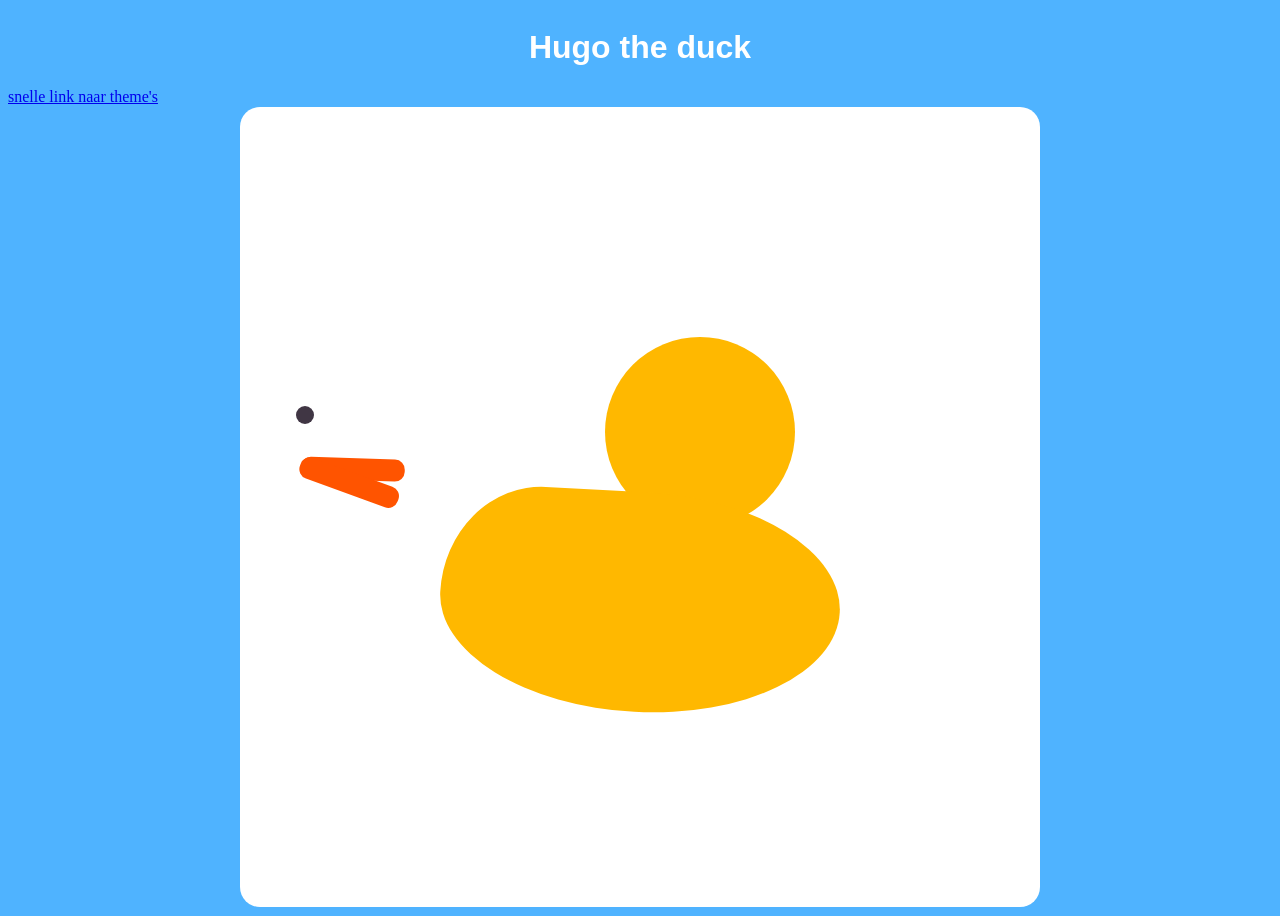
==== index.html @ d16e709a "test voor linkje" ====
<!doctype html>
<html lang="en">
  <head>
    <meta charset="UTF-8" />
    <meta name="viewport" content="width=device-width, initial-scale=1.0" />
    <title>Hugo the duck</title>
    <link rel="stylesheet" href="style.css" />
  </head>
  <body>
    
    <header><h1>Hugo the duck</h1></header>
    <a href="theme.html"> snelle link naar theme's</a>
    <main>
      <section>
        <!-- Hoofd -->
        <div></div>
        <!-- Buikje -->
        <div></div>
    <!-- Ogen -->
        <div><input type="checkbox" /></div>
            <!-- Snavel -->
             <div>
              <input type="text" name="" id="">
                    <input type="text" name="" id="">
             </div>
      </section>
    </main>
  </body>
</html>
---- style.css ----
:root {
  /* ===== EEND ===== */
  --duck-color-body: #ffb800;
  --duck-color-body-dark: #ff9c00;
  --duck-color-body-light: #ffd894;
  --duck-color-beak: #ff5400;
  --duck-color-feet: #c94200;
  --duck-color-eyes: #403644;

  /* ===== ACHTERGROND LAND ===== */
  --earth-land-color: #a47148;
  --earth-sky-color: #bfe4ff;
  --earth-grass-color: #6bbf59;
  --earth-grass-color-dark: #60832e;

  /* ===== ACHTERGROND WATER ===== */
  --water-color-medium: #4fb3ff;
  --water-color-light: #bfe4ff;
  --water-color-dark: #2f7fd1;

  /* ===== algemeen ===== */

  --color-white: #ffffff;
}

h1 {
  font-family: Verdana, Geneva, Tahoma, sans-serif;
  color: white;
}

header {
  align-items: center;
  display: flex;
  justify-content: center;
}

body {
  min-height: 100vh;
  display: flex;
  flex-direction: column;
  background-color: #4fb3ff;
}

main {
  flex: 1; /* neemt resterende hoogte */
  display: flex;
  justify-content: center;
  align-items: center;
}

main section {
  background-color: white;
  max-width: 800px;
  width: 100%;
  min-height: 800px;
  border-radius: 20px;

  display: flex;
  justify-content: center;
  align-items: center;
  flex-direction: column;
}

main section div:nth-of-type(1) {
  display: flex;
  gap: 30px;
}

main section div:nth-of-type(1) {
  background-color: var(--duck-color-body);
  width: 190px;
  height: 190px;
  border-radius: 100%;
  position: relative;
  top: 35px;
  left: 60px;
  z-index: 10; 

}

main section div:nth-of-type(2) type {
  border: none;
  border-radius: none;
}

main section div:nth-of-type(2) {
  background-color: var(--duck-color-body);
  width: 400px;
  height: 220px;
  border-radius: 30% 60% 60% 60% / 60% 60% 60% 60%;
  rotate: 3deg;
  display: flex;
  justify-content: center;
  align-items: center;
  position: relative;
  z-index: +99;
}

section > div:nth-of-type(3) {
  position: absolute;
  top: 400px;
  z-index: 20;
  left: 280px;
}

section > div:nth-of-type(3) input[type="checkbox"] {
  appearance: none;
  -webkit-appearance: none;
  width: 30px;
  height: 30px;
  border-radius: 50%;
  background: white;
  position: relative;
  margin: 0 10px;
  cursor: pointer;
}

section > div:nth-of-type(3) input[type="checkbox"]::after {
  content: "";
  width: 18px;
  height: 18px;
  background-color: var(--duck-color-eyes);
  border-radius: 20px;
  position: absolute;
  top: 50%;
  left: 50%;
  transform: translate(-50%, -50%);


}

main section ul {
  display: flex;
  gap: 20px;
}

main section ul li {
  list-style: none;
  width: 15px;
  height: 60px;
  background-color: var(--duck-color-feet);
  border-radius: 10px;
  position: relative;
  top: -35px;
}

main section ul li input {
  display: flex;
  justify-content: end;
}

section div:nth-of-type(4) {
  position: absolute;
  top: 450px;
  left: 300px;
  transform: rotate(15deg);
  z-index: 5;

}

section div:nth-of-type(4) input {
  background-color: var(--duck-color-beak);
  display: flex;
  flex-direction: column;
  border: none;
  border-radius: 10px;
  width: 100px;
  height: 20px;
}

section div:nth-of-type(4) input:nth-of-type(1) {
  transform: rotate(-13deg);
  position: relative;
  top: 8px;
}

section div:nth-of-type(4) input:nth-of-type(2) {
  transform: rotate(5deg);
}
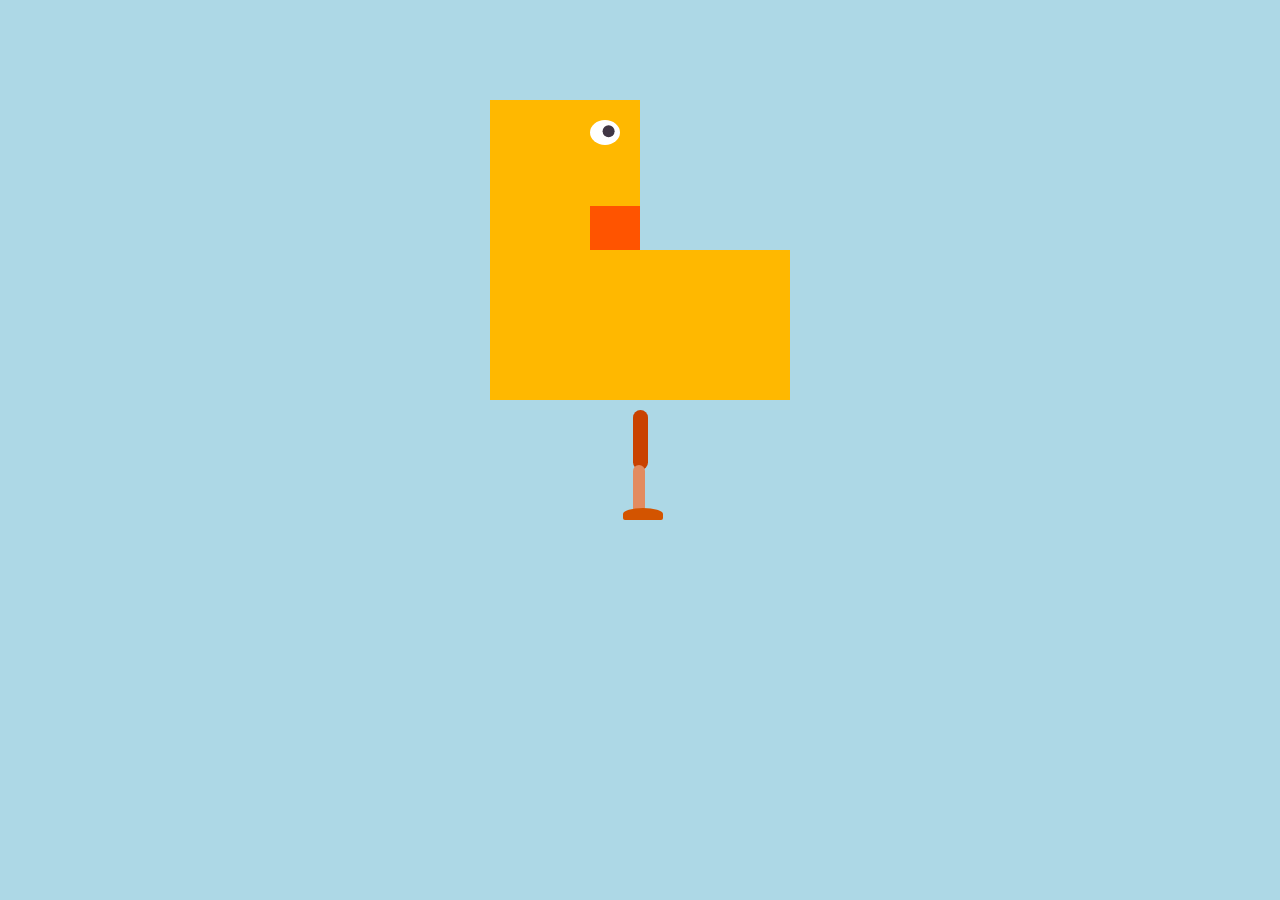
==== commit 120f8460: "Duck styling" ====
--- a/index.html
+++ b/index.html
@@ -3,27 +3,38 @@
   <head>
     <meta charset="UTF-8" />
     <meta name="viewport" content="width=device-width, initial-scale=1.0" />
-    <title>Hugo the duck</title>
+    <title>Document</title>
     <link rel="stylesheet" href="style.css" />
   </head>
   <body>
-    
-    <header><h1>Hugo the duck</h1></header>
-    <a href="theme.html"> snelle link naar theme's</a>
-    <main>
-      <section>
-        <!-- Hoofd -->
-        <div></div>
-        <!-- Buikje -->
-        <div></div>
-    <!-- Ogen -->
-        <div><input type="checkbox" /></div>
-            <!-- Snavel -->
-             <div>
-              <input type="text" name="" id="">
-                    <input type="text" name="" id="">
-             </div>
-      </section>
-    </main>
+    <section>
+      <!-- HOOFD -->
+      <header>
+        <span></span>
+        <!-- oog -->
+        <button></button>
+        <!-- snavel -->
+      </header>
+      <!-- LIJF -->
+      <main>
+        <!-- VLEUGEL -->
+        <article></article>
+
+        <!-- STAART -->
+        <aside></aside>
+      </main>
+
+      <!-- POOT -->
+      <footer>
+        <div>
+          <!-- bovenbeen -->
+          <div>
+            <!-- onderbeen -->
+            <nav></nav>
+            <!-- voet -->
+          </div>
+        </div>
+      </footer>
+    </section>
   </body>
 </html>
--- a/style.css
+++ b/style.css
@@ -5,6 +5,7 @@
   --duck-color-body-light: #ffd894;
   --duck-color-beak: #ff5400;
   --duck-color-feet: #c94200;
+  --duck-color-feet-light: #e38b5f;
   --duck-color-eyes: #403644;
 
   /* ===== ACHTERGROND LAND ===== */
@@ -23,157 +24,102 @@
   --color-white: #ffffff;
 }
 
-h1 {
-  font-family: Verdana, Geneva, Tahoma, sans-serif;
-  color: white;
+body {
+  background: lightblue;
 }
 
+section {
+  flex-direction: column;
+  align-items: flex-start;
+  width: fit-content;
+  margin: 100px auto;
+}
 header {
-  align-items: center;
-  display: flex;
-  justify-content: center;
+  background-color: var(--duck-color-body);
+  height: 150px;
+  width: 150px;
+  display: grid;
+  grid-template-columns: repeat(3, 1fr);
+  grid-template-rows: repeat(3, 1fr);
+  gap: 8px;
+  justify-self: end;
 }
 
-body {
-  min-height: 100vh;
-  display: flex;
-  flex-direction: column;
-  background-color: #4fb3ff;
+header button {
+  width: 50px;
+  height: auto;
+  border: none;
+  background-color: var(--duck-color-beak);
+  grid-column-start: 3;
+  grid-row-start: 3;
 }
 
-main {
-  flex: 1; /* neemt resterende hoogte */
-  display: flex;
-  justify-content: center;
-  align-items: center;
+header span {
+  display: inline-block;
+  width: 30px;
+  height: 25px;
+  background: white;
+  border-radius: 50%;
+  position: relative;
+  grid-column-start: 3;
+  grid-row-start: 1;
+  margin-top: 20px;
 }
 
-main section {
-  background-color: white;
-  max-width: 800px;
-  width: 100%;
-  min-height: 800px;
-  border-radius: 20px;
-
-  display: flex;
-  justify-content: center;
-  align-items: center;
-  flex-direction: column;
+header span::after {
+  content: "";
+  position: absolute;
+  width: 12px;
+  height: 12px;
+  background-color: var(--duck-color-eyes);
+  border-radius: 50%;
+  top: 50%;
+  left: 50%;
+  transform: translate(-20%, -65%);
 }
 
-main section div:nth-of-type(1) {
-  display: flex;
-  gap: 30px;
+section main {
+  background-color: var(--duck-color-body);
+  height: 150px;
+  width: 300px;
+  display: grid;
+  grid-template-columns: repeat(3, 1fr);
+  grid-template-rows: repeat(3, 1fr);
+  gap: 8px;
 }
 
-main section div:nth-of-type(1) {
-  background-color: var(--duck-color-body);
-  width: 190px;
-  height: 190px;
-  border-radius: 100%;
-  position: relative;
-  top: 35px;
-  left: 60px;
-  z-index: 10; 
-
+footer {
+  display: flex;
+  gap: 1em;
+  padding: 0;
+  margin: 0;
 }
 
-main section div:nth-of-type(2) type {
-  border: none;
-  border-radius: none;
-}
-
-main section div:nth-of-type(2) {
-  background-color: var(--duck-color-body);
-  width: 400px;
-  height: 220px;
-  border-radius: 30% 60% 60% 60% / 60% 60% 60% 60%;
-  rotate: 3deg;
-  display: flex;
-  justify-content: center;
-  align-items: center;
-  position: relative;
-  z-index: +99;
-}
-
-section > div:nth-of-type(3) {
-  position: absolute;
-  top: 400px;
-  z-index: 20;
-  left: 280px;
-}
-
-section > div:nth-of-type(3) input[type="checkbox"] {
-  appearance: none;
-  -webkit-appearance: none;
-  width: 30px;
-  height: 30px;
-  border-radius: 50%;
-  background: white;
-  position: relative;
-  margin: 0 10px;
-  cursor: pointer;
-}
-
-section > div:nth-of-type(3) input[type="checkbox"]::after {
-  content: "";
-  width: 18px;
-  height: 18px;
-  background-color: var(--duck-color-eyes);
-  border-radius: 20px;
-  position: absolute;
-  top: 50%;
-  left: 50%;
-  transform: translate(-50%, -50%);
-
-
-}
-
-main section ul {
-  display: flex;
-  gap: 20px;
-}
-
-main section ul li {
-  list-style: none;
+footer > div {
   width: 15px;
   height: 60px;
   background-color: var(--duck-color-feet);
   border-radius: 10px;
+  margin: 10px auto;
   position: relative;
-  top: -35px;
 }
 
-main section ul li input {
-  display: flex;
-  justify-content: end;
+footer > div > div {
+  width: 12px;
+  height: 50px;
+  background-color: var(--duck-color-feet-light);
+  position: absolute;
+  top: 55px;
+  border-radius: 10px;
 }
 
-section div:nth-of-type(4) {
+footer nav {
+  width: 40px;
+  height: 12px;
+  background: #d35400;
   position: absolute;
-  top: 450px;
-  left: 300px;
-  transform: rotate(15deg);
-  z-index: 5;
-
+  bottom: -5px;
+  left: -10px;
+  border-radius: 50% 50% 2px 2px;
+  transform-origin: left center;
 }
-
-section div:nth-of-type(4) input {
-  background-color: var(--duck-color-beak);
-  display: flex;
-  flex-direction: column;
-  border: none;
-  border-radius: 10px;
-  width: 100px;
-  height: 20px;
-}
-
-section div:nth-of-type(4) input:nth-of-type(1) {
-  transform: rotate(-13deg);
-  position: relative;
-  top: 8px;
-}
-
-section div:nth-of-type(4) input:nth-of-type(2) {
-  transform: rotate(5deg);
-}
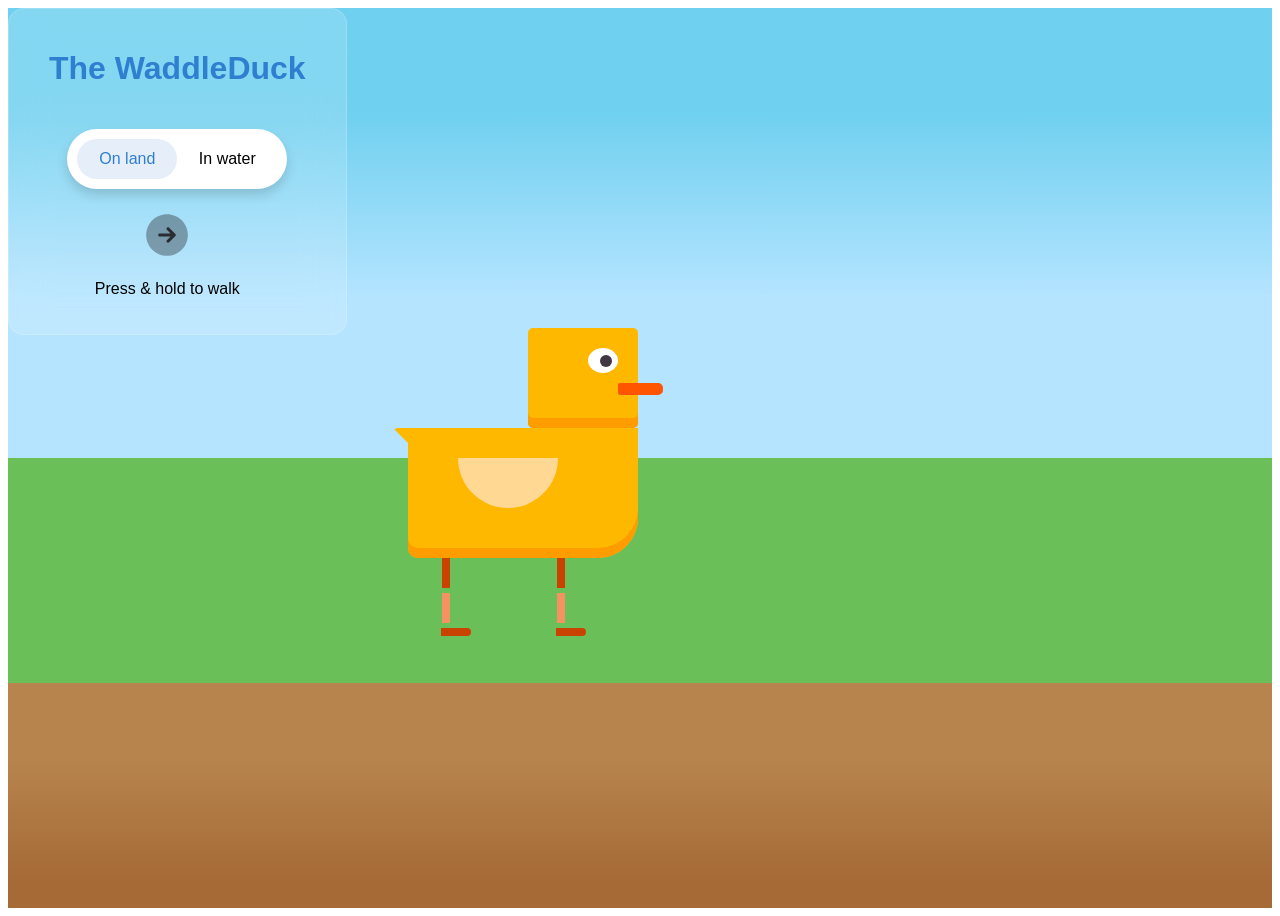
==== commit 277b64e3: "update css Sky gradients, stijling. Ook beetje opgeschoond" ====
--- a/index.html
+++ b/index.html
@@ -3,38 +3,136 @@
   <head>
     <meta charset="UTF-8" />
     <meta name="viewport" content="width=device-width, initial-scale=1.0" />
-    <title>Document</title>
-    <link rel="stylesheet" href="style.css" />
+    <title>The WaddleDuck</title>
   </head>
+  <link rel="stylesheet" href="style.css" />
   <body>
-    <section>
-      <!-- HOOFD -->
-      <header>
-        <span></span>
-        <!-- oog -->
-        <button></button>
-        <!-- snavel -->
-      </header>
-      <!-- LIJF -->
-      <main>
-        <!-- VLEUGEL -->
-        <article></article>
+    <header>
+      <h1>The WaddleDuck</h1>
+      <section>
+        <nav>
+          <label>
+            <input type="radio" name="theme-switcher" checked />
+            <span>On land</span>
+          </label>
 
-        <!-- STAART -->
-        <aside></aside>
-      </main>
+          <label>
+            <input type="radio" name="theme-switcher" />
+            <span>In water</span>
+          </label>
 
-      <!-- POOT -->
-      <footer>
+          <span title="glider"></span>
+        </nav>
+      </section>
+      <section>
         <div>
-          <!-- bovenbeen -->
           <div>
+            <button title="Walk right">
+              <img src="images/arrow-right.svg" alt="" />
+            </button>
+          </div>
+          <p>Press & hold to walk</p>
+        </div>
+      </section>
+    </header>
+    <main>
+      <!-- thema 1 vaste land -->
+      <section>
+        <!-- eerste section komen wolkjes -->
+        <div>
+          <!-- wolken staan uit -->
+          <!-- <ul>
+            <li>
+              <button></button>
+              <button></button>
+              <button></button>
+            </li>
+            <li>
+              <button></button>
+              <button></button>
+              <button></button>
+            </li>
+            <li>
+              <button></button>
+              <button></button>
+              <button></button>
+            </li>
+          </ul> -->
+        </div>
+        <div></div>
+        <div></div>
+      </section>
+
+      <!-- hier komt de water achtrgrond laag -->
+      <section>
+        <!-- ook hier komen de wolkjes -->
+        <div>
+          <!-- hier in zitten de water animaties -->
+          <div></div>
+          <div></div>
+          <div></div>
+          <div></div>
+        </div>
+        <div></div>
+      </section>
+      <!-- hier komt het eendje -->
+      <section>
+        <!-- HOOFD -->
+        <div>
+          <span></span>
+          <!-- oog -->
+          <button></button>
+          <!-- snavel -->
+        </div>
+        <!-- LIJF -->
+        <div>
+          <!-- VLEUGEL -->
+          <article></article>
+          <!-- STAART -->
+          <aside></aside>
+        </div>
+        <!-- BENEN -->
+        <div>
+          <!-- Benen -->
+          <ul>
+            <li></li>
+            <!-- bovenbeen -->
+            <li></li>
             <!-- onderbeen -->
-            <nav></nav>
+            <li></li>
             <!-- voet -->
-          </div>
+          </ul>
+          <ul>
+            <li></li>
+            <!-- bovenbeen -->
+            <li></li>
+            <!-- onderbeen -->
+            <li></li>
+            <!-- voet -->
+          </ul>
         </div>
-      </footer>
-    </section>
+      </section>
+    </main>
   </body>
+  <!-- hoeft niet perse java script er bij maar is leuk voor het idee -->
+  <!-- <script>
+    const walkRightBtn = document.querySelector('button[title="Walk right"]');
+    const walkSound = new Audio("sounds/onland-waddle-sound.mp4");
+    walkSound.loop = true;
+
+    walkRightBtn.addEventListener("mousedown", () => {
+      walkSound.currentTime = 0;
+      walkSound.play();
+    });
+
+    walkRightBtn.addEventListener("mouseup", () => {
+      walkSound.pause();
+      walkSound.currentTime = 0;
+    });
+
+    walkRightBtn.addEventListener("mouseleave", () => {
+      walkSound.pause();
+      walkSound.currentTime = 0;
+    });
+  </script> -->
 </html>
--- a/style.css
+++ b/style.css
@@ -5,7 +5,7 @@
   --duck-color-body-light: #ffd894;
   --duck-color-beak: #ff5400;
   --duck-color-feet: #c94200;
-  --duck-color-feet-light: #e38b5f;
+  --duck-color-feet-light: #f49261;
   --duck-color-eyes: #403644;
 
   /* ===== ACHTERGROND LAND ===== */
@@ -22,104 +22,577 @@
   /* ===== algemeen ===== */
 
   --color-white: #ffffff;
+
+  /* ===== ACHTERGROND LAND ===== */
+  --earth-gradient: linear-gradient(180deg, #b7844e 34%, #a66a36 88%);
+  --sky-gradient: linear-gradient(180deg, #6fd0ef 23%, #b4e4ff 64%);
+  --water-gradient: linear-gradient(
+    180deg,
+    #5587a2 0%,
+    #4281ae 40%,
+    #9cc3ea 100%
+  );
+}
+
+* {
+  font-family: sans-serif;
 }
 
 body {
-  background: lightblue;
-}
-
-section {
+  gap: 20px;
+  height: 100vh;
+}
+
+/* hier moet nog de stijling van de eend komen in de main */
+
+/* stijling van de header */
+header h1 {
+  color: var(--water-color-dark);
+}
+
+header {
+  padding: 20px 40px;
+  text-align: center;
+  align-items: center;
+  justify-content: center;
+  display: flex;
   flex-direction: column;
-  align-items: flex-start;
+  gap: 20px;
+  position: absolute;
+
+  z-index: 100;
+  background: rgba(255, 255, 255, 0.15);
+  backdrop-filter: blur(20px);
+  -webkit-backdrop-filter: blur(20px);
+
+  border-radius: 16px;
+  border: 1px solid rgba(255, 255, 255, 0.2);
+}
+
+/* Key arrows */
+
+header section:nth-of-type(2) {
+  display: grid;
+  grid-template-columns: repeat(3, max-content);
+  gap: 10px;
+  justify-items: center;
+  align-items: center;
+}
+
+header section:nth-of-type(2) div button img {
+  width: 50px;
+  height: 50px;
+  transition: transform 0.4s ease;
+  cursor: pointer;
+}
+header section:nth-of-type(2) div button img:hover {
+  transform: scale(1.4);
+}
+
+header section:nth-of-type(2) div button {
+  border: none;
+  background-color: transparent;
+}
+
+/* stijling van de theme switcher */
+
+nav {
+  display: flex;
+  background-color: #fff;
+  padding: 10px;
+  box-shadow: 0 6px 12px 0 rgba(0, 0, 0, 0.15);
+  border-radius: 100px;
+  position: relative;
   width: fit-content;
-  margin: 100px auto;
-}
-header {
+}
+
+nav input {
+  display: none;
+}
+
+nav label {
+  width: 100px;
+  height: 40px;
+  display: flex;
+  align-items: center;
+  justify-content: center;
+  cursor: pointer;
+  z-index: 2;
+}
+
+nav label:has(input:checked) {
+  color: var(--water-color-dark);
+}
+
+nav span[title="glider"] {
+  position: absolute;
+  height: 40px;
+  width: 100px;
+  background-color: #e6eef9;
+  z-index: 1;
+  border-radius: 99px;
+  transition: 0.25s ease-out;
+  left: 10px;
+}
+
+nav label:nth-of-type(1):has(input:checked) ~ span[title="glider"] {
+  transform: translateX(0);
+}
+nav label:nth-of-type(2):has(input:checked) ~ span[title="glider"] {
+  transform: translateX(100px);
+}
+
+/* styling van het achtergrond */
+
+/* achtergrond kleuren van land */
+
+main {
+  grid-column: 2;
+  grid-row: 1 / 3;
+  width: 100%;
+  height: 100vh;
+  border-radius: 20px;
+  position: relative;
+}
+
+main section:nth-of-type(1) {
+  height: 100%;
+  display: flex;
+  flex-direction: column;
+  position: relative;
+  z-index: 1;
+}
+
+main section:nth-of-type(1) div:nth-of-type(1) {
+  background: var(--sky-gradient);
+  flex: 1.5;
+}
+
+main section:nth-of-type(1) div:nth-of-type(2) {
+  background-color: var(--earth-grass-color);
+  flex: 0.75;
+}
+
+main section:nth-of-type(1) div:nth-of-type(3) {
+  background: var(--earth-gradient);
+  flex: 0.75;
+}
+
+/* het wolkjes design van eerst background */
+main section:nth-of-type(1) div:nth-of-type(1),
+main section:nth-of-type(1) div:nth-of-type(2),
+main section:nth-of-type(1) div:nth-of-type(3) {
+  position: relative;
+  overflow: hidden;
+}
+
+main section:nth-of-type(1) div ul {
+  list-style: none;
+  margin: 0;
+  padding: 0;
+}
+
+main section:nth-of-type(1) ul li {
+  position: absolute;
+  /*  Bereidt beweging voor */
+  will-change: transform;
+}
+
+main section:nth-of-type(1) ul li:nth-of-type(1) {
+  left: 10%;
+  top: 50px;
+}
+main section:nth-of-type(1) ul li:nth-of-type(2) {
+  left: 45%;
+  top: 75px;
+}
+main section:nth-of-type(1) ul li:nth-of-type(3) {
+  right: 20%;
+  top: 40px;
+}
+
+main section:nth-of-type(1) button {
+  position: absolute;
+  background-color: var(--color-white);
+  border-radius: 50%;
+  border: none;
+  width: 120px;
+  height: 100px;
+}
+
+main section:nth-of-type(1) button:nth-of-type(1) {
+  left: -40px;
+  top: 20px;
+}
+main section:nth-of-type(1) button:nth-of-type(2) {
+  left: 0;
+  top: 0;
+  width: 140px;
+  height: 110px;
+  z-index: 2;
+}
+main section:nth-of-type(1) button:nth-of-type(3) {
+  left: 60px;
+  top: 20px;
+}
+
+/* .hier komt water */
+
+main section:nth-of-type(2) {
+  height: 100%;
+  display: flex;
+  flex-direction: column;
+  position: relative;
+  z-index: 1;
+  display: none;
+}
+
+main section:nth-of-type(2) > div:nth-of-type(1) {
+  background: var(--sky-gradient);
+  flex: 1;
+}
+
+main section:nth-of-type(2) > div:nth-of-type(2) {
+  background: var(--water-gradient);
+  flex: 1;
+}
+
+/* switch */
+
+body:has(nav label:nth-of-type(2) input:checked) main section:nth-of-type(1) {
+  display: none;
+}
+
+body:has(nav label:nth-of-type(2) input:checked) main section:nth-of-type(2) {
+  display: flex;
+}
+
+/* benen gaan weg als in water is */
+body:has(nav label:nth-of-type(2) input:checked)
+  main
+  section:nth-of-type(3)
+  > div:nth-of-type(3) {
+  display: none;
+}
+
+/*  positionering eend  */
+main section:nth-of-type(3) {
+  position: absolute;
+  z-index: 10;
+  top: 320px;
+  left: 400px;
+  display: flex;
+  flex-direction: column;
+  align-items: flex-end;
+}
+
+/*  HOOFD (De eerste div)  */
+
+main section:nth-of-type(3) > div:nth-of-type(1) {
   background-color: var(--duck-color-body);
-  height: 150px;
-  width: 150px;
-  display: grid;
-  grid-template-columns: repeat(3, 1fr);
-  grid-template-rows: repeat(3, 1fr);
-  gap: 8px;
-  justify-self: end;
-}
-
-header button {
-  width: 50px;
-  height: auto;
-  border: none;
-  background-color: var(--duck-color-beak);
-  grid-column-start: 3;
-  grid-row-start: 3;
-}
-
-header span {
-  display: inline-block;
+  height: 100px;
+  width: 110px;
+  border-radius: 5px;
+  position: relative;
+  box-shadow: inset 0 -10px 0 var(--duck-color-body-dark);
+}
+
+/* hier komt de oog van de eend */
+
+main section:nth-of-type(3) > div:nth-of-type(1) span {
+  position: absolute;
+  top: 20px;
+  right: 20px;
   width: 30px;
   height: 25px;
-  background: white;
+  background: var(--color-white);
   border-radius: 50%;
-  position: relative;
-  grid-column-start: 3;
-  grid-row-start: 1;
-  margin-top: 20px;
-}
-
-header span::after {
+}
+
+/* hier komt de pupil van de eend */
+
+main section:nth-of-type(3) > div:nth-of-type(1) span::after {
   content: "";
   position: absolute;
   width: 12px;
   height: 12px;
   background-color: var(--duck-color-eyes);
+  border-radius: 100%;
+  top: 50%;
+  left: 60%;
+  transform: translate(-50%, -50%);
+}
+
+/* hier komt de snavel van de eend */
+
+main section:nth-of-type(3) > div:nth-of-type(1) button {
+  position: absolute;
+  right: -25px;
+  top: 55px;
+  width: 45px;
+  height: 12px;
+  border: none;
+  background-color: var(--duck-color-beak);
+  border-radius: 2px 5px 5px 2px;
+}
+
+/* Hier komt het onderlijf   */
+main section:nth-of-type(3) > div:nth-of-type(2) {
+  background-color: var(--duck-color-body);
+  height: 130px;
+  width: 230px;
+  border-radius: 0px 0px 40px 10px;
+  position: relative;
+  background-color: var(--duck-color-body);
+  box-shadow: inset 0 -10px 0 var(--duck-color-body-dark);
+}
+
+/* hier komt de vleugel */
+
+main section:nth-of-type(3) > div:nth-of-type(2) article {
+  position: absolute;
+  width: 100px;
+  height: 50px;
+  background-color: var(--duck-color-body-light);
+  border-radius: 0 0 50px 50px;
+  top: 30px;
+  left: 50px;
+}
+
+/* hier komt de staart van de eend  */
+
+main section:nth-of-type(3) > div:nth-of-type(2) aside {
+  position: absolute;
+  width: 25px;
+  height: 25px;
+  background-color: var(--duck-color-body);
+  left: -15px;
+  border-radius: 5px;
+  top: 0;
+
+  /* clipart van de side */
+  clip-path: polygon(100% 0, 0 0, 100% 100%);
+}
+
+/* hier komen de benen */
+
+main section:nth-of-type(3) > div:nth-of-type(3) {
+  width: 100%;
+  display: flex;
+  justify-content: space-around;
+  padding-right: 20px;
+}
+
+/* elementen van de li en ul gaan weg */
+main section:nth-of-type(3) > div:nth-of-type(3) ul {
+  list-style: none;
+  margin: 0;
+  padding: 0;
+  display: flex;
+  flex-direction: column;
+  align-items: center;
+}
+
+/* stijling van de poten */
+main section:nth-of-type(3) div:nth-of-type(3) li {
+  width: 8px;
+  height: 30px;
+  margin-bottom: 5px;
+}
+
+/* hjier bovenbeen */
+main section:nth-of-type(3) div:nth-of-type(3) li:nth-of-type(1) {
+  background-color: var(--duck-color-feet);
+}
+
+/* Onderbeen */
+main section:nth-of-type(3) div:nth-of-type(3) li:nth-of-type(2) {
+  background-color: var(--duck-color-feet-light);
+}
+
+/* voet */
+main section:nth-of-type(3) div:nth-of-type(3) li:nth-of-type(3) {
+  background-color: var(--duck-color-feet);
+  width: 30px;
+  height: 8px;
+  border-radius: 0 5px 5px 0;
+  margin-left: 20px;
+}
+
+/* Hier komt de silly walk animation */
+
+/* door dit stukje code blijft de boven kant op de poot staan  */
+main section:nth-of-type(3) > div:nth-of-type(3) ul {
+  transform-origin: top center;
+}
+
+body:has(button[title="Walk right"]:active)
+  main
+  section:nth-of-type(3)
+  > div:nth-of-type(3)
+  ul:nth-of-type(1) {
+  animation: been-voor 0.5s ease-in-out infinite;
+}
+
+body:has(button[title="Walk right"]:active)
+  main
+  section:nth-of-type(3)
+  > div:nth-of-type(3)
+  ul:nth-of-type(2) {
+  animation: been-voor 0.5s ease-in-out infinite 0.25s;
+}
+
+@keyframes been-voor {
+  0% {
+    transform: rotate(0deg);
+  }
+  25% {
+    transform: rotate(-30deg);
+  } /* been schopt naar voren */
+  50% {
+    transform: rotate(0deg);
+  }
+  75% {
+    transform: rotate(25deg);
+  } /* been zwaait naar achteren */
+  100% {
+    transform: rotate(0deg);
+  }
+}
+
+@keyframes wolken-beweging {
+  0% {
+    transform: translateX(0); /* Begin op de plek waar ze nu staan */
+  }
+  100% {
+    /* Ze vliegen naar links. -150vw zorgt dat ze altijd het scherm verlaten */
+    transform: translateX(-150vw);
+  }
+}
+
+/* wolken */
+
+body:has(button[title="Walk right"]:active) main section:nth-of-type(1) ul li {
+  animation: wolken-beweging 20s linear infinite;
+}
+
+/* beweging van het onderlichaam */
+
+body:has(button[title="Walk right"]:active)
+  main
+  section:nth-of-type(3)
+  > div:nth-of-type(1) {
+  animation:
+    walk-left 0.35s steps(1) infinite,
+    hop-body 0.35s ease-in-out infinite;
+}
+
+/* beweging van het hoofdje */
+body:has(button[title="Walk right"]:active)
+  main
+  section:nth-of-type(3)
+  > div:nth-of-type(2) {
+  animation:
+    walk-left 0.35s steps(1) infinite,
+    hop-body 0.35s ease-in-out infinite;
+}
+
+/* hier komt de hop body */
+
+@keyframes hop-body {
+  0% {
+    margin-top: 0px;
+  }
+  25% {
+    margin-top: -18px;
+  }
+  50% {
+    margin-top: 0px;
+  }
+  75% {
+    margin-top: -12px;
+  }
+  100% {
+    margin-top: 0px;
+  }
+}
+
+/* bewging van vleugel*/
+
+body:has(button[title="Walk right"]:active) main div:nth-of-type(2) article {
+  animation: wing-flap 0.7s steps(5) infinite;
+}
+
+@keyframes wing-flap {
+  0% {
+    transform: rotate(0deg) scaleY(1);
+  }
+  30% {
+    transform: rotate(-15deg) scaleY(0.6);
+  }
+  60% {
+    transform: rotate(8deg) scaleY(1.1);
+  }
+  100% {
+    transform: rotate(0deg) scaleY(1);
+  }
+}
+
+/* water ripple */
+
+/* Alle drie tegelijk */
+main > section:nth-of-type(2) > div:first-child > div {
+  position: absolute;
   border-radius: 50%;
-  top: 50%;
-  left: 50%;
-  transform: translate(-20%, -65%);
-}
-
-section main {
-  background-color: var(--duck-color-body);
-  height: 150px;
-  width: 300px;
-  display: grid;
-  grid-template-columns: repeat(3, 1fr);
-  grid-template-rows: repeat(3, 1fr);
-  gap: 8px;
-}
-
-footer {
-  display: flex;
-  gap: 1em;
-  padding: 0;
-  margin: 0;
-}
-
-footer > div {
-  width: 15px;
-  height: 60px;
-  background-color: var(--duck-color-feet);
-  border-radius: 10px;
-  margin: 10px auto;
-  position: relative;
-}
-
-footer > div > div {
-  width: 12px;
-  height: 50px;
-  background-color: var(--duck-color-feet-light);
-  position: absolute;
-  top: 55px;
-  border-radius: 10px;
-}
-
-footer nav {
-  width: 40px;
-  height: 12px;
-  background: #d35400;
-  position: absolute;
-  bottom: -5px;
-  left: -10px;
-  border-radius: 50% 50% 2px 2px;
-  transform-origin: left center;
-}
+  border: 2px solid rgba(255, 255, 255, 0.3);
+  animation: ripple 3s ease-in-out infinite;
+}
+
+/* Eerste ripple */
+main > section:nth-of-type(2) > div:first-child > div:nth-child(1) {
+  width: 80px;
+  height: 20px;
+  top: 80%;
+  left: 10%;
+  animation-delay: 0s;
+}
+
+/* Tweede ripple */
+main > section:nth-of-type(2) > div:first-child > div:nth-child(2) {
+  width: 120px;
+  height: 25px;
+  top: 70%;
+  left: 60%;
+  animation-delay: 1s;
+}
+
+/* Derde ripple */
+main > section:nth-of-type(2) > div:first-child > div:nth-child(3) {
+  width: 60px;
+  height: 15px;
+  top: 70%;
+  left: 35%;
+  animation-delay: 2s;
+}
+
+/* 4e ripple */
+main > section:nth-of-type(2) > div:first-child > div:nth-child(4) {
+  width: 60px;
+  height: 15px;
+  top: 60%;
+  left: 85%;
+  animation-delay: 2s;
+}
+@keyframes ripple {
+  0%,
+  100% {
+    transform: scaleX(1);
+    opacity: 0.3;
+  }
+  50% {
+    transform: scaleX(1.3);
+    opacity: 0.6;
+  }
+}
+
+/*  */
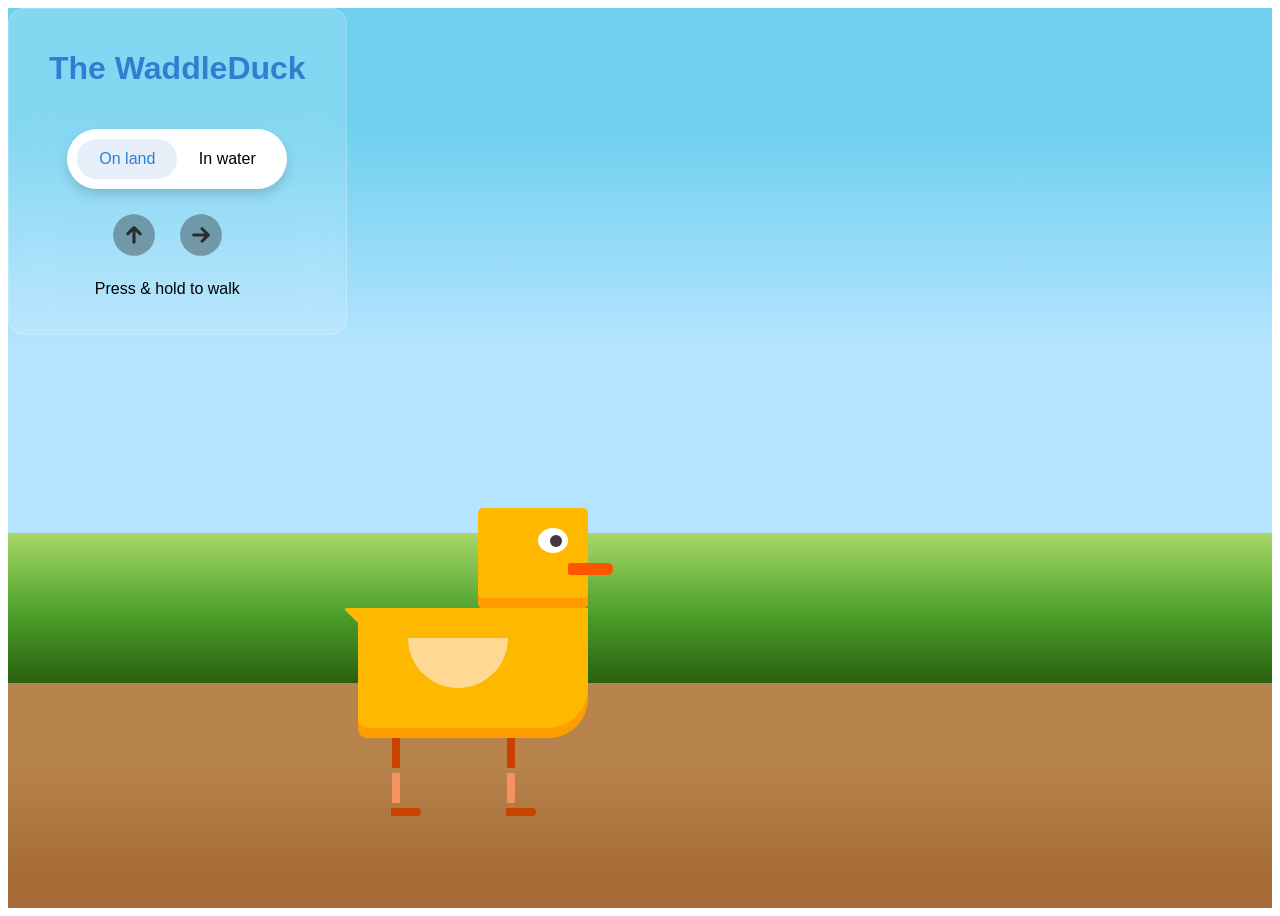
==== commit 3767e38f: "Updating css en html Stijling geupdate" ====
--- a/index.html
+++ b/index.html
@@ -27,6 +27,9 @@
       <section>
         <div>
           <div>
+            <button title="Walk up">
+              <img src="images/arrow-up.svg" alt="" />
+            </button>
             <button title="Walk right">
               <img src="images/arrow-right.svg" alt="" />
             </button>
@@ -114,6 +117,7 @@
       </section>
     </main>
   </body>
+
   <!-- hoeft niet perse java script er bij maar is leuk voor het idee -->
   <!-- <script>
     const walkRightBtn = document.querySelector('button[title="Walk right"]');
--- a/style.css
+++ b/style.css
@@ -8,12 +8,6 @@
   --duck-color-feet-light: #f49261;
   --duck-color-eyes: #403644;
 
-  /* ===== ACHTERGROND LAND ===== */
-  --earth-land-color: #a47148;
-  --earth-sky-color: #bfe4ff;
-  --earth-grass-color: #6bbf59;
-  --earth-grass-color-dark: #60832e;
-
   /* ===== ACHTERGROND WATER ===== */
   --water-color-medium: #4fb3ff;
   --water-color-light: #bfe4ff;
@@ -32,6 +26,12 @@
     #4281ae 40%,
     #9cc3ea 100%
   );
+  --grass-gradient: linear-gradient(
+    180deg,
+    #a8d868 0%,
+    #4a9e2a 55%,
+    #2a6010 100%
+  );
 }
 
 * {
@@ -165,12 +165,12 @@
 
 main section:nth-of-type(1) div:nth-of-type(1) {
   background: var(--sky-gradient);
-  flex: 1.5;
+  flex: 1.75;
 }
 
 main section:nth-of-type(1) div:nth-of-type(2) {
-  background-color: var(--earth-grass-color);
-  flex: 0.75;
+  background: var(--grass-gradient);
+  flex: 0.5;
 }
 
 main section:nth-of-type(1) div:nth-of-type(3) {
@@ -249,7 +249,7 @@
 
 main section:nth-of-type(2) > div:nth-of-type(1) {
   background: var(--sky-gradient);
-  flex: 1;
+  flex: 1.5;
 }
 
 main section:nth-of-type(2) > div:nth-of-type(2) {
@@ -279,8 +279,8 @@
 main section:nth-of-type(3) {
   position: absolute;
   z-index: 10;
-  top: 320px;
-  left: 400px;
+  top: 500px;
+  left: 350px;
   display: flex;
   flex-direction: column;
   align-items: flex-end;
@@ -595,4 +595,11 @@
   }
 }
 
-/*  */
+/* hoofd laten bewegen in de lucht */
+
+body:has(button[title="Walk up"]:active)
+  main
+  section:nth-of-type(3)
+  > div:nth-of-type(1) {
+  background-color: #a8d868;
+}
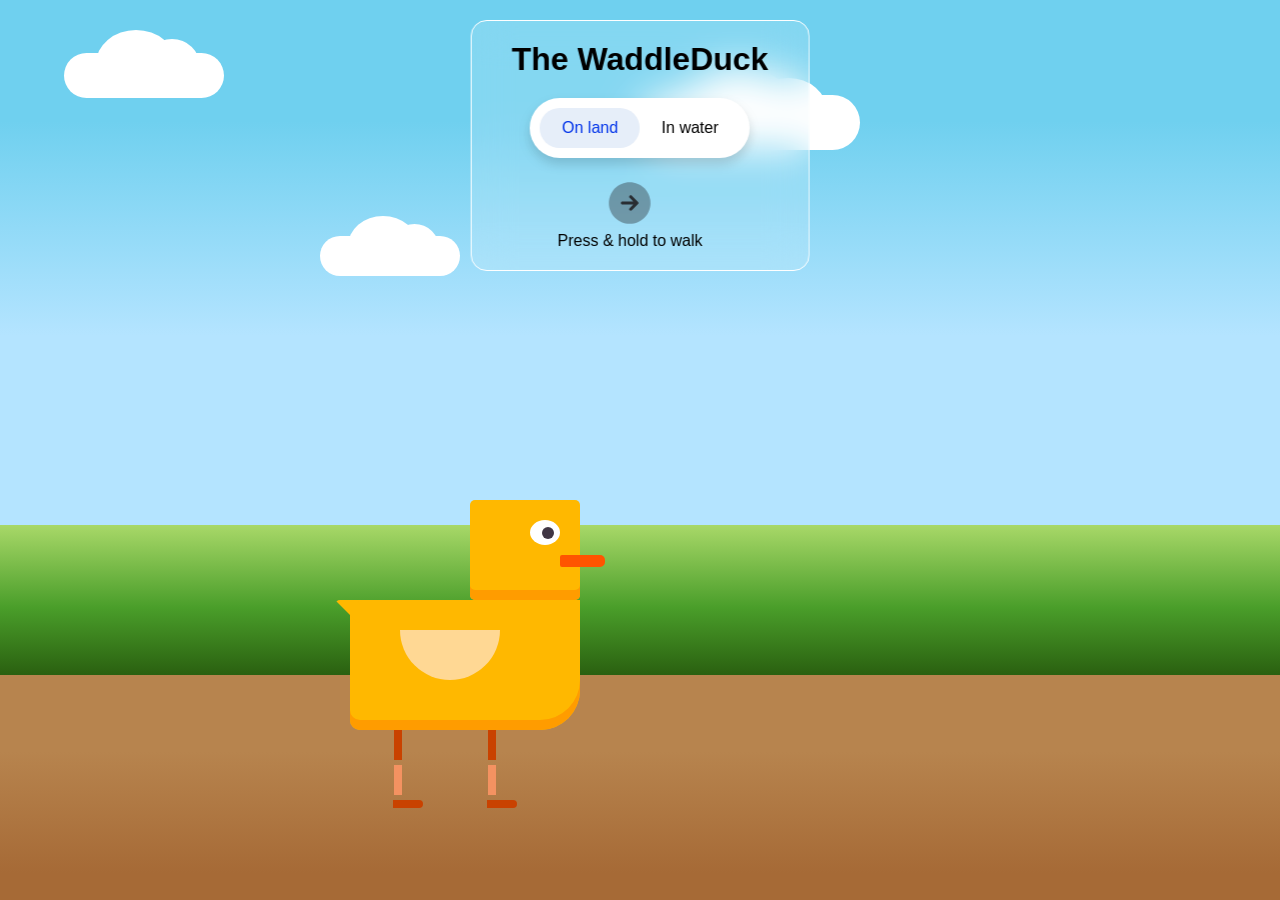
==== commit a8799f91: "last update" ====
--- a/index.html
+++ b/index.html
@@ -4,8 +4,8 @@
     <meta charset="UTF-8" />
     <meta name="viewport" content="width=device-width, initial-scale=1.0" />
     <title>The WaddleDuck</title>
+    <link rel="stylesheet" href="style.css" />
   </head>
-  <link rel="stylesheet" href="style.css" />
   <body>
     <header>
       <h1>The WaddleDuck</h1>
@@ -27,116 +27,82 @@
       <section>
         <div>
           <div>
-            <button title="Walk up">
-              <img src="images/arrow-up.svg" alt="" />
-            </button>
-            <button title="Walk right">
-              <img src="images/arrow-right.svg" alt="" />
-            </button>
+            <input type="radio" name="start" />
+            <label>
+              <button title="Start">
+                <img src="images/arrow-right.svg" alt="" />
+              </button>
+            </label>
           </div>
           <p>Press & hold to walk</p>
         </div>
       </section>
     </header>
+
     <main>
-      <!-- thema 1 vaste land -->
+      <!-- ON EARTH -->
       <section>
-        <!-- eerste section komen wolkjes -->
+        <!-- CLOUDS IN FIRST DIV -->
         <div>
-          <!-- wolken staan uit -->
-          <!-- <ul>
-            <li>
-              <button></button>
-              <button></button>
-              <button></button>
-            </li>
-            <li>
-              <button></button>
-              <button></button>
-              <button></button>
-            </li>
-            <li>
-              <button></button>
-              <button></button>
-              <button></button>
-            </li>
-          </ul> -->
+          <span></span>
+          <span></span>
+          <span></span>
         </div>
         <div></div>
         <div></div>
       </section>
-
-      <!-- hier komt de water achtrgrond laag -->
+      <!-- IN THE WATER -->
       <section>
-        <!-- ook hier komen de wolkjes -->
+        <!-- COUDS IN THE FIRST DIV -->
         <div>
-          <!-- hier in zitten de water animaties -->
+          <span></span>
+          <span></span>
+          <span></span>
+        </div>
+        <!-- RIPPLES -->
+        <div>
           <div></div>
           <div></div>
           <div></div>
           <div></div>
         </div>
-        <div></div>
       </section>
-      <!-- hier komt het eendje -->
+      <!-- THE DUCK -->
       <section>
-        <!-- HOOFD -->
+        <!-- HEAD -->
         <div>
           <span></span>
-          <!-- oog -->
+          <!-- EYE -->
           <button></button>
-          <!-- snavel -->
+          <!-- BEAK -->
         </div>
-        <!-- LIJF -->
+        <!-- BODY -->
         <div>
-          <!-- VLEUGEL -->
+          <!-- WING -->
           <article></article>
-          <!-- STAART -->
+          <!-- TAIL -->
           <aside></aside>
         </div>
-        <!-- BENEN -->
+        <!-- LEGS -->
         <div>
-          <!-- Benen -->
           <ul>
             <li></li>
-            <!-- bovenbeen -->
+            <!-- UPPERLEG -->
             <li></li>
-            <!-- onderbeen -->
+            <!-- LOWERLEG -->
             <li></li>
-            <!-- voet -->
+            <!-- FEET -->
           </ul>
           <ul>
             <li></li>
-            <!-- bovenbeen -->
+            <!-- UPPERLEG -->
             <li></li>
-            <!-- onderbeen -->
+            <!-- LOWERLEG -->
             <li></li>
-            <!-- voet -->
+            <!-- FEET -->
           </ul>
         </div>
       </section>
     </main>
   </body>
-
-  <!-- hoeft niet perse java script er bij maar is leuk voor het idee -->
-  <!-- <script>
-    const walkRightBtn = document.querySelector('button[title="Walk right"]');
-    const walkSound = new Audio("sounds/onland-waddle-sound.mp4");
-    walkSound.loop = true;
-
-    walkRightBtn.addEventListener("mousedown", () => {
-      walkSound.currentTime = 0;
-      walkSound.play();
-    });
-
-    walkRightBtn.addEventListener("mouseup", () => {
-      walkSound.pause();
-      walkSound.currentTime = 0;
-    });
-
-    walkRightBtn.addEventListener("mouseleave", () => {
-      walkSound.pause();
-      walkSound.currentTime = 0;
-    });
-  </script> -->
 </html>
--- a/style.css
+++ b/style.css
@@ -1,5 +1,14 @@
+/* ============================================================
+   CSS To the rescue
+   Auteur: Louise
+   ============================================================ */
+
+/* ============================================================
+   1. VARIABELEN & THEMA
+   ============================================================ */
+
 :root {
-  /* ===== EEND ===== */
+  /* ===== DUCK LIGHT MODE ===== */
   --duck-color-body: #ffb800;
   --duck-color-body-dark: #ff9c00;
   --duck-color-body-light: #ffd894;
@@ -8,47 +17,73 @@
   --duck-color-feet-light: #f49261;
   --duck-color-eyes: #403644;
 
-  /* ===== ACHTERGROND WATER ===== */
-  --water-color-medium: #4fb3ff;
-  --water-color-light: #bfe4ff;
-  --water-color-dark: #2f7fd1;
-
-  /* ===== algemeen ===== */
-
+  /* ===== GENERAL ===== */
   --color-white: #ffffff;
-
-  /* ===== ACHTERGROND LAND ===== */
+  --color-blue: rgb(0, 51, 234);
+  --color-lightblue: #e6eef9;
+  --color-gray: rgb(255, 255, 255, 0.15);
+
+  /* ===== BACKGROUNDS LIGHT ===== */
   --earth-gradient: linear-gradient(180deg, #b7844e 34%, #a66a36 88%);
   --sky-gradient: linear-gradient(180deg, #6fd0ef 23%, #b4e4ff 64%);
-  --water-gradient: linear-gradient(
-    180deg,
-    #5587a2 0%,
-    #4281ae 40%,
-    #9cc3ea 100%
-  );
+  --water-gradient: linear-gradient(180deg, #00b5ff 35%, #0083da 64%);
   --grass-gradient: linear-gradient(
     180deg,
     #a8d868 0%,
     #4a9e2a 55%,
     #2a6010 100%
   );
-}
+
+  /* ===== CLOUDS LIGHT ===== */
+  --clouds-background: #ffffff;
+}
+
+@media (prefers-color-scheme: dark) {
+  :root {
+    --duck-color-body: #e6a200;
+    --duck-color-body-dark: #c47800;
+    --duck-color-body-light: #f5c84a;
+    --duck-color-beak: #e04800;
+    --duck-color-feet: #a33500;
+    --duck-color-feet-light: #d4623a;
+    --duck-color-eyes: #484848;
+
+    --clouds-background: #dddddd;
+
+    /* ===== BACKGROUNDS DARK ===== */
+    --earth-gradient: linear-gradient(180deg, #5a3d1e 34%, #3d2a0f 88%);
+    --sky-gradient: linear-gradient(180deg, #0d2a40 23%, #1a3d5c 64%);
+    --water-gradient: linear-gradient(180deg, #005a8a 35%, #003d6b 64%);
+    --grass-gradient: linear-gradient(
+      180deg,
+      #2a5a10 0%,
+      #1a3d08 55%,
+      #0d2204 100%
+    );
+  }
+}
+
+/* ============================================================
+   2. GENERAL
+   ============================================================ */
 
 * {
   font-family: sans-serif;
+  margin: 0;
+  padding: 0;
 }
 
 body {
-  gap: 20px;
   height: 100vh;
-}
-
-/* hier moet nog de stijling van de eend komen in de main */
-
-/* stijling van de header */
-header h1 {
-  color: var(--water-color-dark);
-}
+  background-color: #005a8a;
+}
+
+/* ============================================================
+   3. THE TOP
+   ============================================================ */
+
+/* MARK: HEADER 
+*/
 
 header {
   padding: 20px 40px;
@@ -59,17 +94,25 @@
   flex-direction: column;
   gap: 20px;
   position: absolute;
+  margin-top: 20px;
 
   z-index: 100;
-  background: rgba(255, 255, 255, 0.15);
+  background-color: var(--color-gray);
   backdrop-filter: blur(20px);
   -webkit-backdrop-filter: blur(20px);
 
   border-radius: 16px;
-  border: 1px solid rgba(255, 255, 255, 0.2);
-}
-
-/* Key arrows */
+  border: 1px solid var(--color-white);
+  position: absolute;
+  left: 50%;
+  transform: translateX(-50%);
+}
+
+header h1 {
+  color: black;
+}
+
+/* KEY ARROWS */
 
 header section:nth-of-type(2) {
   display: grid;
@@ -94,7 +137,8 @@
   background-color: transparent;
 }
 
-/* stijling van de theme switcher */
+/* MARK: THEME WHITCHER 
+*/
 
 nav {
   display: flex;
@@ -120,15 +164,17 @@
   z-index: 2;
 }
 
+/* STYLING OF THE GLIDER */
+
 nav label:has(input:checked) {
-  color: var(--water-color-dark);
+  color: var(--color-blue);
 }
 
 nav span[title="glider"] {
   position: absolute;
   height: 40px;
   width: 100px;
-  background-color: #e6eef9;
+  background-color: var(--color-lightblue);
   z-index: 1;
   border-radius: 99px;
   transition: 0.25s ease-out;
@@ -138,126 +184,12 @@
 nav label:nth-of-type(1):has(input:checked) ~ span[title="glider"] {
   transform: translateX(0);
 }
+
 nav label:nth-of-type(2):has(input:checked) ~ span[title="glider"] {
   transform: translateX(100px);
 }
 
-/* styling van het achtergrond */
-
-/* achtergrond kleuren van land */
-
-main {
-  grid-column: 2;
-  grid-row: 1 / 3;
-  width: 100%;
-  height: 100vh;
-  border-radius: 20px;
-  position: relative;
-}
-
-main section:nth-of-type(1) {
-  height: 100%;
-  display: flex;
-  flex-direction: column;
-  position: relative;
-  z-index: 1;
-}
-
-main section:nth-of-type(1) div:nth-of-type(1) {
-  background: var(--sky-gradient);
-  flex: 1.75;
-}
-
-main section:nth-of-type(1) div:nth-of-type(2) {
-  background: var(--grass-gradient);
-  flex: 0.5;
-}
-
-main section:nth-of-type(1) div:nth-of-type(3) {
-  background: var(--earth-gradient);
-  flex: 0.75;
-}
-
-/* het wolkjes design van eerst background */
-main section:nth-of-type(1) div:nth-of-type(1),
-main section:nth-of-type(1) div:nth-of-type(2),
-main section:nth-of-type(1) div:nth-of-type(3) {
-  position: relative;
-  overflow: hidden;
-}
-
-main section:nth-of-type(1) div ul {
-  list-style: none;
-  margin: 0;
-  padding: 0;
-}
-
-main section:nth-of-type(1) ul li {
-  position: absolute;
-  /*  Bereidt beweging voor */
-  will-change: transform;
-}
-
-main section:nth-of-type(1) ul li:nth-of-type(1) {
-  left: 10%;
-  top: 50px;
-}
-main section:nth-of-type(1) ul li:nth-of-type(2) {
-  left: 45%;
-  top: 75px;
-}
-main section:nth-of-type(1) ul li:nth-of-type(3) {
-  right: 20%;
-  top: 40px;
-}
-
-main section:nth-of-type(1) button {
-  position: absolute;
-  background-color: var(--color-white);
-  border-radius: 50%;
-  border: none;
-  width: 120px;
-  height: 100px;
-}
-
-main section:nth-of-type(1) button:nth-of-type(1) {
-  left: -40px;
-  top: 20px;
-}
-main section:nth-of-type(1) button:nth-of-type(2) {
-  left: 0;
-  top: 0;
-  width: 140px;
-  height: 110px;
-  z-index: 2;
-}
-main section:nth-of-type(1) button:nth-of-type(3) {
-  left: 60px;
-  top: 20px;
-}
-
-/* .hier komt water */
-
-main section:nth-of-type(2) {
-  height: 100%;
-  display: flex;
-  flex-direction: column;
-  position: relative;
-  z-index: 1;
-  display: none;
-}
-
-main section:nth-of-type(2) > div:nth-of-type(1) {
-  background: var(--sky-gradient);
-  flex: 1.5;
-}
-
-main section:nth-of-type(2) > div:nth-of-type(2) {
-  background: var(--water-gradient);
-  flex: 1;
-}
-
-/* switch */
+/* WORKING THEME SWITCHER */
 
 body:has(nav label:nth-of-type(2) input:checked) main section:nth-of-type(1) {
   display: none;
@@ -267,7 +199,8 @@
   display: flex;
 }
 
-/* benen gaan weg als in water is */
+/* LEGS DISAPPEAR */
+
 body:has(nav label:nth-of-type(2) input:checked)
   main
   section:nth-of-type(3)
@@ -275,7 +208,130 @@
   display: none;
 }
 
-/*  positionering eend  */
+/* ============================================================
+   3. MAIN
+   ============================================================ */
+/* MARK: EARTH 
+*/
+
+main {
+  width: 100%;
+  height: 100vh;
+  position: relative;
+}
+
+main section:nth-of-type(1) {
+  height: 100%;
+  display: flex;
+  flex-direction: column;
+  position: relative;
+}
+
+/* BACKGROUND COLORS EARTH */
+main section:nth-of-type(1) div:nth-of-type(1) {
+  background: var(--sky-gradient);
+  flex: 1.75;
+}
+
+main section:nth-of-type(1) div:nth-of-type(2) {
+  background: var(--grass-gradient);
+  flex: 0.5;
+}
+
+main section:nth-of-type(1) div:nth-of-type(3) {
+  background: var(--earth-gradient);
+  flex: 0.75;
+}
+
+/* CLOUDS  */
+
+main > section:first-child > div:first-child {
+  position: relative;
+  width: 100%;
+  height: 100%;
+}
+
+main > section:first-child > div:first-child span {
+  position: absolute;
+  display: block;
+  background-color: var(--clouds-background);
+  border-radius: 50px;
+}
+
+main > section:first-child > div:first-child span::before,
+main > section:first-child > div:first-child span::after {
+  content: "";
+  position: absolute;
+  background-color: var(--clouds-background);
+  border-radius: 50%;
+}
+
+main > section:first-child > div:first-child span::before {
+  width: 50%;
+  height: 150%;
+  top: -50%;
+  left: 20%;
+}
+
+main > section:first-child > div:first-child span::after {
+  width: 35%;
+  height: 120%;
+  top: -30%;
+  right: 15%;
+}
+
+/* Posities */
+main > section:first-child > div:first-child span:nth-child(1) {
+  width: 160px;
+  height: 45px;
+  top: 10%;
+  left: 5%;
+}
+main > section:first-child > div:first-child span:nth-child(2) {
+  width: 220px;
+  height: 55px;
+  top: 18%;
+  left: 50%;
+}
+main > section:first-child > div:first-child span:nth-child(3) {
+  width: 140px;
+  height: 40px;
+  top: 45%;
+  left: 25%;
+}
+
+/* RADIO BUTTON FOR WALK */
+
+section > div:last-child input[type="radio"] {
+  display: none;
+}
+
+/* MARK: WATER 
+*/
+
+main section:nth-of-type(2) {
+  height: 100%;
+  display: flex;
+  flex-direction: column;
+  position: relative;
+  z-index: 1;
+  display: none;
+}
+
+main section:nth-of-type(2) > div:nth-of-type(1) {
+  background: var(--sky-gradient);
+  flex: 1.5;
+}
+
+main section:nth-of-type(2) > div:nth-of-type(2) {
+  background: var(--water-gradient);
+  flex: 1;
+}
+
+/* MARK: DUCK 
+*/
+
+/* POSITIONING DUCK*/
 main section:nth-of-type(3) {
   position: absolute;
   z-index: 10;
@@ -286,8 +342,7 @@
   align-items: flex-end;
 }
 
-/*  HOOFD (De eerste div)  */
-
+/* HEAD DUCK FIRST DIV */
 main section:nth-of-type(3) > div:nth-of-type(1) {
   background-color: var(--duck-color-body);
   height: 100px;
@@ -297,8 +352,7 @@
   box-shadow: inset 0 -10px 0 var(--duck-color-body-dark);
 }
 
-/* hier komt de oog van de eend */
-
+/* EYE DUCK */
 main section:nth-of-type(3) > div:nth-of-type(1) span {
   position: absolute;
   top: 20px;
@@ -309,8 +363,7 @@
   border-radius: 50%;
 }
 
-/* hier komt de pupil van de eend */
-
+/* PUPIL DUCK */
 main section:nth-of-type(3) > div:nth-of-type(1) span::after {
   content: "";
   position: absolute;
@@ -323,8 +376,7 @@
   transform: translate(-50%, -50%);
 }
 
-/* hier komt de snavel van de eend */
-
+/* BEAK DUCK */
 main section:nth-of-type(3) > div:nth-of-type(1) button {
   position: absolute;
   right: -25px;
@@ -336,7 +388,7 @@
   border-radius: 2px 5px 5px 2px;
 }
 
-/* Hier komt het onderlijf   */
+/* BODY DUCK */
 main section:nth-of-type(3) > div:nth-of-type(2) {
   background-color: var(--duck-color-body);
   height: 130px;
@@ -347,8 +399,7 @@
   box-shadow: inset 0 -10px 0 var(--duck-color-body-dark);
 }
 
-/* hier komt de vleugel */
-
+/* WING DUCK */
 main section:nth-of-type(3) > div:nth-of-type(2) article {
   position: absolute;
   width: 100px;
@@ -359,8 +410,7 @@
   left: 50px;
 }
 
-/* hier komt de staart van de eend  */
-
+/* TAIL DUCK */
 main section:nth-of-type(3) > div:nth-of-type(2) aside {
   position: absolute;
   width: 25px;
@@ -370,20 +420,18 @@
   border-radius: 5px;
   top: 0;
 
-  /* clipart van de side */
+  /* clipart */
   clip-path: polygon(100% 0, 0 0, 100% 100%);
 }
 
-/* hier komen de benen */
-
+/* LEGS DUCK */
 main section:nth-of-type(3) > div:nth-of-type(3) {
   width: 100%;
   display: flex;
-  justify-content: space-around;
+  justify-content: space-evenly;
   padding-right: 20px;
 }
 
-/* elementen van de li en ul gaan weg */
 main section:nth-of-type(3) > div:nth-of-type(3) ul {
   list-style: none;
   margin: 0;
@@ -393,24 +441,22 @@
   align-items: center;
 }
 
-/* stijling van de poten */
 main section:nth-of-type(3) div:nth-of-type(3) li {
   width: 8px;
   height: 30px;
   margin-bottom: 5px;
 }
 
-/* hjier bovenbeen */
+/* UPPERLEG */
 main section:nth-of-type(3) div:nth-of-type(3) li:nth-of-type(1) {
   background-color: var(--duck-color-feet);
 }
-
-/* Onderbeen */
+/* LOWERLEG */
 main section:nth-of-type(3) div:nth-of-type(3) li:nth-of-type(2) {
   background-color: var(--duck-color-feet-light);
 }
 
-/* voet */
+/* FEET */
 main section:nth-of-type(3) div:nth-of-type(3) li:nth-of-type(3) {
   background-color: var(--duck-color-feet);
   width: 30px;
@@ -419,187 +465,5 @@
   margin-left: 20px;
 }
 
-/* Hier komt de silly walk animation */
-
-/* door dit stukje code blijft de boven kant op de poot staan  */
-main section:nth-of-type(3) > div:nth-of-type(3) ul {
-  transform-origin: top center;
-}
-
-body:has(button[title="Walk right"]:active)
-  main
-  section:nth-of-type(3)
-  > div:nth-of-type(3)
-  ul:nth-of-type(1) {
-  animation: been-voor 0.5s ease-in-out infinite;
-}
-
-body:has(button[title="Walk right"]:active)
-  main
-  section:nth-of-type(3)
-  > div:nth-of-type(3)
-  ul:nth-of-type(2) {
-  animation: been-voor 0.5s ease-in-out infinite 0.25s;
-}
-
-@keyframes been-voor {
-  0% {
-    transform: rotate(0deg);
-  }
-  25% {
-    transform: rotate(-30deg);
-  } /* been schopt naar voren */
-  50% {
-    transform: rotate(0deg);
-  }
-  75% {
-    transform: rotate(25deg);
-  } /* been zwaait naar achteren */
-  100% {
-    transform: rotate(0deg);
-  }
-}
-
-@keyframes wolken-beweging {
-  0% {
-    transform: translateX(0); /* Begin op de plek waar ze nu staan */
-  }
-  100% {
-    /* Ze vliegen naar links. -150vw zorgt dat ze altijd het scherm verlaten */
-    transform: translateX(-150vw);
-  }
-}
-
-/* wolken */
-
-body:has(button[title="Walk right"]:active) main section:nth-of-type(1) ul li {
-  animation: wolken-beweging 20s linear infinite;
-}
-
-/* beweging van het onderlichaam */
-
-body:has(button[title="Walk right"]:active)
-  main
-  section:nth-of-type(3)
-  > div:nth-of-type(1) {
-  animation:
-    walk-left 0.35s steps(1) infinite,
-    hop-body 0.35s ease-in-out infinite;
-}
-
-/* beweging van het hoofdje */
-body:has(button[title="Walk right"]:active)
-  main
-  section:nth-of-type(3)
-  > div:nth-of-type(2) {
-  animation:
-    walk-left 0.35s steps(1) infinite,
-    hop-body 0.35s ease-in-out infinite;
-}
-
-/* hier komt de hop body */
-
-@keyframes hop-body {
-  0% {
-    margin-top: 0px;
-  }
-  25% {
-    margin-top: -18px;
-  }
-  50% {
-    margin-top: 0px;
-  }
-  75% {
-    margin-top: -12px;
-  }
-  100% {
-    margin-top: 0px;
-  }
-}
-
-/* bewging van vleugel*/
-
-body:has(button[title="Walk right"]:active) main div:nth-of-type(2) article {
-  animation: wing-flap 0.7s steps(5) infinite;
-}
-
-@keyframes wing-flap {
-  0% {
-    transform: rotate(0deg) scaleY(1);
-  }
-  30% {
-    transform: rotate(-15deg) scaleY(0.6);
-  }
-  60% {
-    transform: rotate(8deg) scaleY(1.1);
-  }
-  100% {
-    transform: rotate(0deg) scaleY(1);
-  }
-}
-
-/* water ripple */
-
-/* Alle drie tegelijk */
-main > section:nth-of-type(2) > div:first-child > div {
-  position: absolute;
-  border-radius: 50%;
-  border: 2px solid rgba(255, 255, 255, 0.3);
-  animation: ripple 3s ease-in-out infinite;
-}
-
-/* Eerste ripple */
-main > section:nth-of-type(2) > div:first-child > div:nth-child(1) {
-  width: 80px;
-  height: 20px;
-  top: 80%;
-  left: 10%;
-  animation-delay: 0s;
-}
-
-/* Tweede ripple */
-main > section:nth-of-type(2) > div:first-child > div:nth-child(2) {
-  width: 120px;
-  height: 25px;
-  top: 70%;
-  left: 60%;
-  animation-delay: 1s;
-}
-
-/* Derde ripple */
-main > section:nth-of-type(2) > div:first-child > div:nth-child(3) {
-  width: 60px;
-  height: 15px;
-  top: 70%;
-  left: 35%;
-  animation-delay: 2s;
-}
-
-/* 4e ripple */
-main > section:nth-of-type(2) > div:first-child > div:nth-child(4) {
-  width: 60px;
-  height: 15px;
-  top: 60%;
-  left: 85%;
-  animation-delay: 2s;
-}
-@keyframes ripple {
-  0%,
-  100% {
-    transform: scaleX(1);
-    opacity: 0.3;
-  }
-  50% {
-    transform: scaleX(1.3);
-    opacity: 0.6;
-  }
-}
-
-/* hoofd laten bewegen in de lucht */
-
-body:has(button[title="Walk up"]:active)
-  main
-  section:nth-of-type(3)
-  > div:nth-of-type(1) {
-  background-color: #a8d868;
-}
+/* MARK: DUCK 
+*/
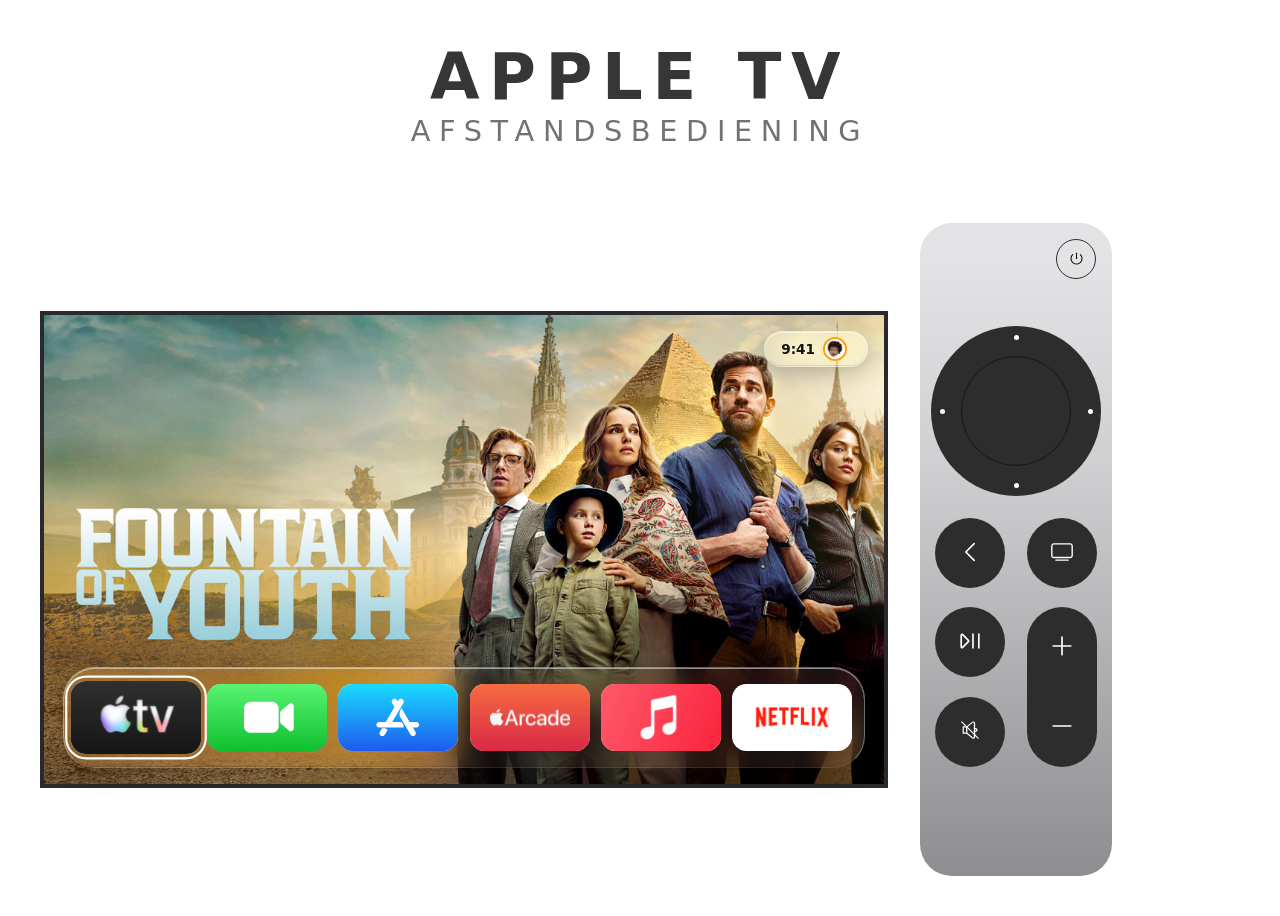
==== commit 3a9f038f: "foutje git nieuwe repo" ====
--- a/index.html
+++ b/index.html
@@ -1,108 +1,344 @@
 <!doctype html>
-<html lang="en">
+<html lang="nl">
   <head>
     <meta charset="UTF-8" />
     <meta name="viewport" content="width=device-width, initial-scale=1.0" />
-    <title>The WaddleDuck</title>
-    <link rel="stylesheet" href="style.css" />
+    <title>Apple TV Afstandsbediening</title>
+    <link rel="icon" href="images/logo apple.png" type="image/png" />
+    <link rel="stylesheet" href="styles/main.css" />
   </head>
+
   <body>
     <header>
-      <h1>The WaddleDuck</h1>
-      <section>
-        <nav>
-          <label>
-            <input type="radio" name="theme-switcher" checked />
-            <span>On land</span>
-          </label>
-
-          <label>
-            <input type="radio" name="theme-switcher" />
-            <span>In water</span>
-          </label>
-
-          <span title="glider"></span>
+      <h1><span>Apple TV</span><span>Afstandsbediening</span></h1>
+    </header>
+    <main>
+      <!-- Paginastaat: alle inputs hier zodat ze overal via :has() bereikbaar zijn -->
+      <input type="radio" name="scherm" id="thuis" checked />
+
+      <!-- Tv scherm -->
+      <section aria-label="Apple TV scherm">
+        <!-- Profiel + tijd rechtsboven -->
+        <div>
+          <time datetime="09:41">9:41</time>
+          <img src="images/memoji.png" alt="Profiel" />
+        </div>
+
+        <!-- App rijen onderaan -->
+        <ul>
+          <li>
+            <input type="radio" name="app" id="app-1" checked /><label
+              for="app-1"
+              ><img src="images/appletv.svg" alt="Apple TV"
+            /></label>
+          </li>
+          <li>
+            <input type="radio" name="app" id="app-2" /><label for="app-2"
+              ><img src="images/facetime.svg" alt="FaceTime"
+            /></label>
+          </li>
+          <li>
+            <input type="radio" name="app" id="app-3" /><label for="app-3"
+              ><img src="images/appstore.svg" alt="App Store"
+            /></label>
+          </li>
+          <li>
+            <input type="radio" name="app" id="app-4" />
+            <input type="radio" name="scherm" id="arcade-app" />
+            <label for="app-4"
+              ><img src="images/arcade.svg" alt="Arcade"
+            /></label>
+          </li>
+          <li>
+            <input type="radio" name="app" id="app-5" />
+            <input type="radio" name="scherm" id="muziek-app" />
+            <label for="app-5"
+              ><img src="images/music.svg" alt="Muziek"
+            /></label>
+          </li>
+          <li>
+            <input type="radio" name="app" id="app-6" />
+            <input type="radio" name="scherm" id="netflix-app" />
+            <label for="app-6"
+              ><img src="images/netflix.svg" alt="Netflix"
+            /></label>
+          </li>
+        </ul>
+
+        <!-- Netflix-app scherm -->
+        <article>
+          <p>Netflix</p>
+          <video autoplay loop muted playsinline>
+            <source src="videos/netflix-intro.mp4" type="video/mp4" />
+          </video>
+        </article>
+
+        <article>
+          <p>Arcade</p>
+          <video autoplay loop muted playsinline>
+            <source src="videos/Apple Arcade intro.mp4" type="video/mp4" />
+          </video>
+        </article>
+
+        <!-- Muziek-app scherm -->
+        <article>
+          <figure>
+            <img
+              src="images/asitwas-album-cover.png"
+              alt="Album art As It Was"
+            />
+          </figure>
+          <div>
+            <p>As It Was</p>
+            <span>Harry Styles · Harry's House</span>
+          </div>
+          <nav aria-label="Muziekbediening">
+            <button type="button" aria-label="Vorige">
+              <svg
+                width="24"
+                height="24"
+                viewBox="0 0 24 24"
+                fill="currentColor"
+                aria-hidden="true"
+                focusable="false"
+              >
+                <path d="M6 6h2v12H6zm3.5 6 8.5 6V6z" />
+              </svg>
+            </button>
+            <button type="button" aria-label="Pauzeren">
+              <svg
+                width="28"
+                height="28"
+                viewBox="0 0 24 24"
+                fill="currentColor"
+                aria-hidden="true"
+                focusable="false"
+              >
+                <path d="M6 19h4V5H6v14zm8-14v14h4V5h-4z" />
+              </svg>
+            </button>
+            <button type="button" aria-label="Volgende">
+              <svg
+                width="24"
+                height="24"
+                viewBox="0 0 24 24"
+                fill="currentColor"
+                aria-hidden="true"
+                focusable="false"
+              >
+                <path d="m6 18 8.5-6L6 6v12zM16 6v12h2V6h-2z" />
+              </svg>
+            </button>
+          </nav>
+        </article>
+      </section>
+
+      <!-- Afstandbediening -->
+      <section aria-label="Afstandsbediening">
+        <!-- Aan/Uit knop rechtsboven -->
+        <div aria-label="Aan/Uit">
+          <label aria-hidden="true"
+            ><input type="radio" name="aan-uit" value="uit"
+          /></label>
+          <label aria-hidden="true"
+            ><input type="radio" name="aan-uit" value="aan" checked
+          /></label>
+          <svg
+            width="25"
+            height="25"
+            viewBox="0 0 800 800"
+            fill="none"
+            xmlns="http://www.w3.org/2000/svg"
+            aria-hidden="true"
+            focusable="false"
+          >
+            <path
+              d="M400.577 224V400.472M525.325 275.765C550.003 300.447 566.808 331.892 573.613 366.122C580.418 400.354 576.92 435.833 563.559 468.076C550.199 500.317 527.576 527.876 498.552 547.265C469.527 566.653 435.406 577 400.5 577C365.594 577 331.472 566.653 302.448 547.265C273.424 527.876 250.801 500.317 237.441 468.076C224.08 435.833 220.582 400.354 227.387 366.122C234.193 331.892 250.997 300.447 275.675 275.765"
+              stroke="currentColor"
+              stroke-width="33"
+              stroke-linecap="round"
+              stroke-linejoin="round"
+            />
+          </svg>
+        </div>
+
+        <!-- trackpad klik gedeelte  -->
+        <section aria-label="Trackpad">
+          <span aria-hidden="true"></span>
+          <span aria-label="Links">
+            <label for="app-1" aria-hidden="true"></label>
+            <label for="app-2" aria-hidden="true"></label>
+            <label for="app-3" aria-hidden="true"></label>
+            <label for="app-4" aria-hidden="true"></label>
+            <label for="app-5" aria-hidden="true"></label>
+          </span>
+          <button type="button" aria-label="Selecteer">
+            <label for="arcade-app" aria-hidden="true"></label>
+            <label for="muziek-app" aria-hidden="true"></label>
+            <label for="netflix-app" aria-hidden="true"></label>
+          </button>
+          <span aria-label="Rechts">
+            <label for="app-2" aria-hidden="true"></label>
+            <label for="app-3" aria-hidden="true"></label>
+            <label for="app-4" aria-hidden="true"></label>
+            <label for="app-5" aria-hidden="true"></label>
+            <label for="app-6" aria-hidden="true"></label>
+          </span>
+          <span aria-hidden="true"></span>
+        </section>
+
+        <!-- SVG iconen afkomstig van https://www.svgrepo.com -->
+        <!-- Bedieningsknoppen van de remote -->
+        <nav aria-label="Remotebediening">
+          <button type="button" aria-label="Terug">
+            <label for="thuis" aria-hidden="true"></label>
+            <svg
+              width="40"
+              height="40"
+              viewBox="0 0 800 800"
+              fill="none"
+              xmlns="http://www.w3.org/2000/svg"
+              aria-hidden="true"
+              focusable="false"
+            >
+              <path
+                d="M483.667 566.333L317 399.667L483.667 233"
+                stroke="white"
+                stroke-width="33.3333"
+                stroke-linecap="round"
+                stroke-linejoin="round"
+              />
+            </svg>
+          </button>
+          <button type="button" aria-label="Menu">
+            <svg
+              width="40"
+              height="40"
+              viewBox="0 0 800 800"
+              fill="none"
+              xmlns="http://www.w3.org/2000/svg"
+              aria-hidden="true"
+              focusable="false"
+            >
+              <path
+                d="M183 278.308C183 248.314 207.314 224 237.308 224H563.154C593.148 224 617.461 248.314 617.461 278.308V468.385C617.461 498.379 593.148 522.692 563.154 522.692H237.308C207.314 522.692 183 498.379 183 468.385V278.308ZM237.308 251.154C222.311 251.154 210.154 263.311 210.154 278.308V468.385C210.154 483.382 222.311 495.538 237.308 495.538H563.154C578.151 495.538 590.308 483.382 590.308 468.385V278.308C590.308 263.311 578.151 251.154 563.154 251.154H237.308Z"
+                fill="white"
+              />
+              <path
+                d="M264.461 563.423C264.461 555.926 270.54 549.846 278.038 549.846H522.423C529.92 549.846 536 555.926 536 563.423C536 570.92 529.92 577 522.423 577H278.038C270.54 577 264.461 570.92 264.461 563.423Z"
+                fill="white"
+              />
+            </svg>
+          </button>
+          <button type="button" aria-label="Afspelen/Pauzeren">
+            <svg
+              width="40"
+              height="40"
+              viewBox="0 0 800 800"
+              fill="none"
+              xmlns="http://www.w3.org/2000/svg"
+              aria-hidden="true"
+              focusable="false"
+            >
+              <path
+                d="M459.333 263V538M577 263V538M224 306.334V494.666C224 514.421 224 524.297 227.9 528.87C231.284 532.84 236.36 534.946 241.554 534.535C247.541 534.064 254.514 527.081 268.459 513.112L362.474 418.945C368.92 412.488 372.142 409.261 373.35 405.538C374.411 402.264 374.411 398.736 373.35 395.462C372.142 391.739 368.92 388.512 362.474 382.055L268.459 287.888C254.514 273.92 247.541 266.936 241.554 266.464C236.36 266.055 231.284 268.161 227.9 272.129C224 276.703 224 286.58 224 306.334Z"
+                stroke="white"
+                stroke-width="33"
+                stroke-linecap="round"
+                stroke-linejoin="round"
+              />
+            </svg>
+          </button>
+          <button type="button" aria-label="Dempen">
+            <svg
+              width="40"
+              height="40"
+              viewBox="0 0 800 800"
+              fill="none"
+              xmlns="http://www.w3.org/2000/svg"
+              aria-hidden="true"
+              focusable="false"
+            >
+              <path
+                d="M467.385 574.639C460.301 574.639 450.856 572.278 446.134 567.555L330.435 473.107C328.074 470.746 325.712 468.385 325.712 463.662V338.519C325.712 333.796 328.074 331.435 330.435 329.074L446.134 234.626C453.217 229.903 460.301 227.542 467.385 227.542C486.274 227.542 502.803 244.07 502.803 262.96V541.582C502.803 558.111 486.274 574.639 467.385 574.639ZM346.963 456.579L457.94 548.666C465.023 553.388 476.829 551.027 476.829 539.221V260.599C476.829 248.793 465.023 246.432 457.94 251.154L346.963 343.241V456.579Z"
+                fill="white"
+              />
+              <path
+                d="M335.157 475.468H264.321C257.237 475.468 252.515 470.746 252.515 463.662V338.518C252.515 331.435 257.237 326.712 264.321 326.712H335.157V475.468ZM276.127 451.856H323.351V350.324H276.127V451.856Z"
+                fill="white"
+              />
+              <path
+                d="M490.997 414.077H514.609C521.692 414.077 526.415 409.354 526.415 402.271V395.187C526.415 388.103 521.692 383.381 514.609 383.381H490.997V359.769H514.609C533.498 359.769 550.027 376.297 550.027 395.187V402.271C550.027 421.16 533.498 437.689 514.609 437.689H490.997V414.077Z"
+                fill="white"
+              />
+              <path
+                d="M566.555 577C564.194 577 559.472 577 557.11 574.639L226.542 244.07C221.819 239.348 221.819 232.264 226.542 227.542C231.264 222.819 238.348 222.819 243.07 227.542L573.639 558.11C578.361 562.833 578.361 569.916 573.639 574.639C573.639 577 568.916 577 566.555 577Z"
+                fill="white"
+              />
+            </svg>
+          </button>
+          <span>
+            <button type="button" aria-label="Volume omhoog">
+              <svg
+                width="40"
+                height="40"
+                viewBox="0 0 800 800"
+                fill="none"
+                xmlns="http://www.w3.org/2000/svg"
+                aria-hidden="true"
+                focusable="false"
+              >
+                <path
+                  d="M224 400.5H577M400.5 224V577"
+                  stroke="white"
+                  stroke-width="33.33"
+                  stroke-linecap="round"
+                  stroke-linejoin="round"
+                />
+              </svg>
+            </button>
+            <button type="button" aria-label="Volume omlaag">
+              <svg
+                width="40"
+                height="40"
+                viewBox="0 0 800 800"
+                fill="none"
+                xmlns="http://www.w3.org/2000/svg"
+                aria-hidden="true"
+                focusable="false"
+              >
+                <path
+                  d="M224 400H577"
+                  stroke="white"
+                  stroke-width="33"
+                  stroke-linecap="round"
+                  stroke-linejoin="round"
+                />
+              </svg>
+            </button>
+          </span>
         </nav>
       </section>
-      <section>
-        <div>
-          <div>
-            <input type="radio" name="start" />
-            <label>
-              <button title="Start">
-                <img src="images/arrow-right.svg" alt="" />
-              </button>
-            </label>
-          </div>
-          <p>Press & hold to walk</p>
-        </div>
-      </section>
-    </header>
-
-    <main>
-      <!-- ON EARTH -->
-      <section>
-        <!-- CLOUDS IN FIRST DIV -->
-        <div>
-          <span></span>
-          <span></span>
-          <span></span>
-        </div>
-        <div></div>
-        <div></div>
-      </section>
-      <!-- IN THE WATER -->
-      <section>
-        <!-- COUDS IN THE FIRST DIV -->
-        <div>
-          <span></span>
-          <span></span>
-          <span></span>
-        </div>
-        <!-- RIPPLES -->
-        <div>
-          <div></div>
-          <div></div>
-          <div></div>
-          <div></div>
-        </div>
-      </section>
-      <!-- THE DUCK -->
-      <section>
-        <!-- HEAD -->
-        <div>
-          <span></span>
-          <!-- EYE -->
-          <button></button>
-          <!-- BEAK -->
-        </div>
-        <!-- BODY -->
-        <div>
-          <!-- WING -->
-          <article></article>
-          <!-- TAIL -->
-          <aside></aside>
-        </div>
-        <!-- LEGS -->
-        <div>
-          <ul>
-            <li></li>
-            <!-- UPPERLEG -->
-            <li></li>
-            <!-- LOWERLEG -->
-            <li></li>
-            <!-- FEET -->
-          </ul>
-          <ul>
-            <li></li>
-            <!-- UPPERLEG -->
-            <li></li>
-            <!-- LOWERLEG -->
-            <li></li>
-            <!-- FEET -->
-          </ul>
-        </div>
-      </section>
     </main>
+    <!-- Klik geluid via Web Audio API — https://developer.mozilla.org/en-US/docs/Web/API/AudioContext -->
+    <script>
+      const ctx = new AudioContext();
+
+      function playClick() {
+        const osc = ctx.createOscillator();
+        const gain = ctx.createGain();
+        osc.connect(gain);
+        gain.connect(ctx.destination);
+        osc.frequency.value = 900;
+        gain.gain.setValueAtTime(0.2, ctx.currentTime);
+        gain.gain.exponentialRampToValueAtTime(0.001, ctx.currentTime + 0.06);
+        osc.start();
+        osc.stop(ctx.currentTime + 0.06);
+      }
+
+      document.querySelectorAll("label").forEach((label) => {
+        label.addEventListener("click", playClick);
+      });
+    </script>
   </body>
 </html>
--- a/styles/main.css
+++ b/styles/main.css
@@ -0,0 +1,832 @@
+/* Laagvolgorde: van laagste naar hoogste prioriteit */
+@layer basis, layout, remote, scherm, muziek, interactie, animaties;
+
+@layer basis {
+  :root {
+    --kleur-achtergrond: #ffffff;
+
+    /* ── Tekst ── */
+    --kleur-tekst: #363639;
+    --kleur-tekst-dimmer: #727276;
+
+    /* Apple tv */
+    --kleur-scherm: #141416;
+    --kleur-scherm-rand: #2a2a2e;
+
+    /* remote */
+    --kleur-remote: #c7c7c7;
+    --kleur-remote-knop: #2d2d2d;
+    --kleur-remote-knop-actief: #0e0e0e;
+    --kleur-remote-rand: #171717;
+
+    /* overig */
+    --kleur-wit: #ffffff;
+    --kleur-accent: #ff9f0a;
+  }
+
+  @media (prefers-color-scheme: dark) {
+    :root {
+      --kleur-achtergrond: #0d0d0f;
+
+      --kleur-tekst: #f5f5f7;
+      --kleur-tekst-dimmer: #8e8e93;
+
+      --kleur-remote: #1c1c1e;
+      --kleur-remote-knop: #2c2c2e;
+      --kleur-remote-knop-actief: #0a84ff;
+    }
+  }
+
+  * {
+    box-sizing: border-box;
+    font-family: -apple-system, "SF Pro Text", system-ui, sans-serif;
+  }
+
+  header h1 {
+    font-size: clamp(2.5rem, 5vw, 4.5rem);
+    font-weight: 700;
+    letter-spacing: 0.15em;
+    text-transform: uppercase;
+    text-align: center;
+    color: var(--kleur-tekst);
+    margin-top: 2rem;
+    display: flex;
+    flex-direction: column;
+    animation:
+      schaduw-dans 3s ease-in-out infinite,
+      golf 3s ease-in-out infinite;
+  }
+
+  header h1 span:last-of-type {
+    font-size: 0.45em;
+    font-weight: 300;
+    letter-spacing: 0.3em;
+    color: var(--kleur-tekst-dimmer);
+    animation: wave 3s ease-in-out infinite 0.4s;
+  }
+
+  body {
+    background-color: var(--kleur-achtergrond);
+    display: grid;
+    grid-template-rows: auto 1fr;
+    height: 100dvh;
+    overflow: hidden;
+  }
+}
+
+@layer layout {
+  main {
+    display: grid;
+    grid-template-columns: 1fr 20rem;
+    align-items: center;
+    gap: 2rem;
+    padding: 2rem;
+    height: 100%;
+  }
+
+  main > section:first-of-type {
+    height: 100%;
+  }
+
+  main > section:last-of-type {
+    background: linear-gradient(
+      180deg,
+      #e3e3e6 5.45%,
+      #cfcfd1 37.35%,
+      #88888c 105.45%
+    );
+    display: flex;
+    justify-content: center;
+    align-items: center;
+    height: 100%;
+    width: 60%;
+    border-radius: 2rem;
+  }
+}
+
+/* vormgeving van scherm  */
+@layer scherm {
+  main > section:first-of-type {
+    background: url("../images/achtergrond-apple-tv.jpg") center / cover
+      no-repeat;
+    /* border-radius: 1rem; */
+    border: 4px solid var(--kleur-scherm-rand);
+    place-self: center;
+    display: flex;
+    position: relative;
+    width: min(900px, 100%);
+    height: auto;
+    aspect-ratio: 16 / 9;
+    padding: 1.25rem;
+
+    flex-direction: column;
+    justify-content: flex-end;
+    align-items: flex-start;
+
+    /* Profiel + tijd */
+    & > div:first-of-type {
+      position: absolute;
+      top: 1rem;
+      right: 1rem;
+      display: flex;
+      align-items: center;
+      gap: 0.5rem;
+      /* Glassmorphism: backdrop-filter techniek — https://developer.mozilla.org/en-US/docs/Web/CSS/backdrop-filter */
+      background: linear-gradient(
+        135deg,
+        rgba(255, 255, 255, 0.1) 0%,
+        rgba(255, 255, 255, 0.04) 50%,
+        rgba(255, 255, 255, 0.08) 100%
+      );
+      backdrop-filter: blur(16px) brightness(1.1) contrast(1.05) saturate(140%);
+      -webkit-backdrop-filter: blur(16px) brightness(1.1) contrast(1.05)
+        saturate(140%);
+      border: 1px solid rgba(255, 255, 255, 0.35);
+      border-bottom: 1px solid rgba(255, 255, 255, 0.1);
+      box-shadow:
+        0 4px 24px rgba(0, 0, 0, 0.25),
+        inset 0 1px 0 rgba(255, 255, 255, 0.5),
+        inset 0 -1px 0 rgba(0, 0, 0, 0.1);
+      border-radius: 2rem;
+      padding: 0.3rem 1.25rem 0.3rem 1rem;
+
+      & > time {
+        font-size: 0.85rem;
+        font-weight: 600;
+        color: var(--kleur-scherm);
+      }
+
+      & > img {
+        width: 24px;
+        height: 24px;
+        border-radius: 50%;
+        object-fit: cover;
+        background: var(--kleur-accent);
+        border: 2px solid var(--kleur-accent);
+      }
+    }
+
+    & > ul {
+      position: absolute;
+      bottom: 1rem;
+      left: 0;
+      right: 0;
+      display: flex;
+      justify-content: space-evenly;
+      align-items: center;
+      list-style: none;
+      margin: 0 1.2rem;
+      padding: 1rem 0;
+
+      /* Glassmorphism: backdrop-filter techniek — https://developer.mozilla.org/en-US/docs/Web/CSS/backdrop-filter */
+      background: linear-gradient(
+        135deg,
+        rgba(255, 255, 255, 0.1) 0%,
+        rgba(255, 255, 255, 0.04) 50%,
+        rgba(255, 255, 255, 0.08) 100%
+      );
+      backdrop-filter: blur(16px) brightness(1.1) contrast(1.05) saturate(140%);
+      -webkit-backdrop-filter: blur(16px) brightness(1.1) contrast(1.05)
+        saturate(140%);
+      border: 1px solid rgba(255, 255, 255, 0.35);
+      border-bottom: 1px solid rgba(255, 255, 255, 0.1);
+      box-shadow:
+        0 4px 24px rgba(0, 0, 0, 0.25),
+        inset 0 1px 0 rgba(255, 255, 255, 0.5),
+        inset 0 -1px 0 rgba(0, 0, 0, 0.1);
+      border-radius: 2rem;
+    }
+  }
+
+  main > section:first-of-type ul li label {
+    cursor: pointer;
+  }
+
+  main > section:first-of-type ul li img {
+    display: block;
+    width: 120px;
+    border-radius: 0.9rem;
+  }
+}
+
+@layer remote {
+  /* Vormgeving van de remote */
+
+  main > section:last-of-type {
+    position: relative;
+    display: flex;
+    flex-direction: column;
+    align-items: center;
+    gap: 1rem;
+    & > [aria-label="Aan/Uit"] {
+      position: absolute;
+      top: 1rem;
+      right: 1rem;
+      height: 40px;
+      width: 40px;
+      display: flex;
+      align-items: center;
+      justify-content: center;
+      background-color: transparent;
+      border: solid 1px var(--kleur-remote-knop);
+      border-radius: 50%;
+      cursor: pointer;
+      transition:
+        transform 0.1s ease,
+        background-color 0.1s ease;
+
+      &:active {
+        transform: scale(0.88);
+        background-color: var(--kleur-remote-knop-actief);
+      }
+
+      & > label {
+        position: absolute;
+        inset: 0;
+        border-radius: 50%;
+        cursor: pointer;
+        display: none;
+      }
+    }
+
+    /* TV aan → toon label voor power-uit */
+    :has([name="aan-uit"][value="aan"]:checked)
+      &
+      > [aria-label="Aan/Uit"]
+      > label:first-of-type {
+      display: block;
+    }
+
+    /* TV uit → toon label voor power-aan */
+    :has([name="aan-uit"][value="uit"]:checked)
+      &
+      > [aria-label="Aan/Uit"]
+      > label:last-of-type {
+      display: block;
+    }
+
+    & > section {
+      display: grid;
+      grid-template-columns: repeat(3, 1fr);
+      grid-template-rows: repeat(3, 1fr);
+      gap: 0.5rem;
+      height: 170px;
+      width: 170px;
+      background-color: var(--kleur-remote-knop);
+      border-radius: 50%;
+      place-self: center;
+
+      & > button {
+        place-self: center;
+        border: none;
+        border-radius: 50%;
+        padding: 0;
+        width: 5px;
+        height: 5px;
+        aspect-ratio: 1;
+        background-color: var(--kleur-wit);
+        position: relative;
+      }
+
+      & > :first-child {
+        grid-column: 2;
+        grid-row: 1;
+        place-self: center;
+        position: relative;
+        width: 5px;
+        height: 5px;
+        background-color: var(--kleur-wit);
+        border-radius: 50%;
+      }
+      & > [aria-label="Links"] {
+        grid-column: 1;
+        grid-row: 2;
+        place-self: center;
+        position: relative;
+        width: 5px;
+        height: 5px;
+        background-color: var(--kleur-wit);
+        border-radius: 50%;
+        transition: transform 0.1s ease;
+
+        &:active {
+          transform: scale(0.7);
+        }
+      }
+      & > [aria-label="Selecteer"] {
+        grid-column: 2;
+        grid-row: 2;
+        width: 110px;
+        height: 110px;
+        background-color: var(--kleur-remote-knop);
+        border: solid 1px var(--kleur-remote-rand);
+        position: relative;
+        transition:
+          transform 0.1s ease,
+          background-color 0.1s ease;
+
+        &:active {
+          transform: scale(0.92);
+          background-color: var(--kleur-remote-knop-actief);
+          box-shadow: inset 0 2px 8px rgba(0, 0, 0, 0.6);
+        }
+      }
+      & > [aria-label="Rechts"] {
+        grid-column: 3;
+        grid-row: 2;
+        place-self: center;
+        position: relative;
+        width: 5px;
+        height: 5px;
+        background-color: var(--kleur-wit);
+        border-radius: 50%;
+        transition: transform 0.1s ease;
+
+        &:active {
+          transform: scale(0.7);
+        }
+      }
+      & > :last-child {
+        grid-column: 2;
+        grid-row: 3;
+        place-self: center;
+        position: relative;
+        width: 5px;
+        height: 5px;
+        background-color: var(--kleur-wit);
+        border-radius: 50%;
+      }
+
+      & > [aria-label="Links"] label,
+      & > [aria-label="Rechts"] label,
+      & > [aria-label="Omhoog"] label,
+      & > [aria-label="Omlaag"] label {
+        display: none;
+        position: absolute;
+        inset: -20px;
+        border-radius: 50%;
+        background-color: transparent;
+        cursor: pointer;
+      }
+    }
+  }
+  main > section:last-of-type {
+    & > nav {
+      display: grid;
+      grid-template-columns: repeat(2, 1fr);
+      grid-template-rows: repeat(3, 1fr);
+      gap: 0.5rem;
+      width: 175px;
+      height: 260px;
+
+      & > button {
+        place-self: center;
+        width: 70px;
+        height: 70px;
+        background-color: var(--kleur-remote-knop);
+        border-radius: 50%;
+        border: none;
+        transition:
+          transform 0.1s ease,
+          box-shadow 0.1s ease,
+          background-color 0.1s ease;
+
+        &:active {
+          transform: scale(0.88);
+          background-color: var(--kleur-remote-knop-actief);
+          box-shadow: inset 0 2px 6px rgba(0, 0, 0, 0.5);
+        }
+      }
+      & > span {
+        grid-column: 2;
+        grid-row: 2 / span 2;
+        place-self: center;
+        width: 70px;
+        height: 160px;
+        background-color: var(--kleur-remote-knop);
+        border-radius: 999px;
+        display: flex;
+        flex-direction: column;
+        justify-content: space-between;
+        align-items: center;
+
+        & > button {
+          background: transparent;
+          border: none;
+          width: 100%;
+          height: 50%;
+        }
+      }
+    }
+  }
+}
+
+@layer interactie {
+  input[type="radio"],
+  input[type="checkbox"] {
+    display: none;
+  }
+
+  /* Selecteer-knop: alle labels standaard verborgen */
+  [aria-label="Selecteer"] > label {
+    display: none;
+  }
+
+  /* App-5 = muziek, app-6 = netflix */
+  :has(#app-4:checked) [aria-label="Selecteer"] > label[for="arcade-app"],
+  :has(#app-5:checked) [aria-label="Selecteer"] > label[for="muziek-app"],
+  :has(#app-6:checked) [aria-label="Selecteer"] > label[for="netflix-app"] {
+    display: block;
+    position: absolute;
+    inset: 0;
+    cursor: pointer;
+    border-radius: 50%;
+  }
+
+  /* Terug-knop: label bedekt de hele knop */
+  [aria-label="Terug"] {
+    position: relative;
+  }
+
+  [aria-label="Terug"] > label {
+    position: absolute;
+    inset: 0;
+    cursor: pointer;
+    border-radius: 50%;
+    z-index: 1;
+  }
+
+  /* TV aan/uit animaties */
+  :has([name="aan-uit"][value="aan"]:checked) main > section:first-of-type {
+    animation: crt-aan 0.5s ease-out forwards;
+  }
+
+  :has([name="aan-uit"][value="uit"]:checked) main > section:first-of-type {
+    animation: crt-uit 0.5s ease-in forwards;
+  }
+
+  /* Actieve app oplichten */
+  :has(#app-1:checked) ul:first-of-type li:nth-child(1) img,
+  :has(#app-2:checked) ul:first-of-type li:nth-child(2) img,
+  :has(#app-3:checked) ul:first-of-type li:nth-child(3) img,
+  :has(#app-4:checked) ul:first-of-type li:nth-child(4) img,
+  :has(#app-5:checked) ul:first-of-type li:nth-child(5) img,
+  :has(#app-6:checked) ul:first-of-type li:nth-child(6) img,
+  /* Actieve app oplichten */
+  :has(#app-1:checked) ul li:nth-child(1) img,
+  :has(#app-2:checked) ul li:nth-child(2) img,
+  :has(#app-3:checked) ul li:nth-child(3) img,
+  :has(#app-4:checked) ul li:nth-child(4) img,
+  :has(#app-5:checked) ul li:nth-child(5) img,
+  :has(#app-6:checked) ul li:nth-child(6) img {
+    outline: 2px solid var(--kleur-wit);
+    outline-offset: 3px;
+    transform: scale(1.09);
+    transition: transform 0.2s ease-in-out;
+  }
+
+  /* Rechts: toon het juiste label op basis van actieve app */
+  :has(#app-1:checked) [aria-label="Rechts"] label[for="app-2"],
+  :has(#app-2:checked) [aria-label="Rechts"] label[for="app-3"],
+  :has(#app-3:checked) [aria-label="Rechts"] label[for="app-4"],
+  :has(#app-4:checked) [aria-label="Rechts"] label[for="app-5"],
+  :has(#app-5:checked) [aria-label="Rechts"] label[for="app-6"] {
+    display: block;
+  }
+
+  /* Links: toon het juiste label op basis van actieve app */
+  :has(#app-2:checked) [aria-label="Links"] label[for="app-1"],
+  :has(#app-3:checked) [aria-label="Links"] label[for="app-2"],
+  :has(#app-4:checked) [aria-label="Links"] label[for="app-3"],
+  :has(#app-5:checked) [aria-label="Links"] label[for="app-4"],
+  :has(#app-6:checked) [aria-label="Links"] label[for="app-5"] {
+    display: block;
+  }
+}
+
+@layer muziek {
+  main > section:first-of-type > article {
+    display: none;
+  }
+
+  /* Netflix scherm */
+  main > section:first-of-type > article:nth-of-type(1),
+  main > section:first-of-type > article:nth-of-type(2) {
+    display: none;
+  }
+
+  :has(#arcade-app:checked)
+    main
+    > section:first-of-type
+    > article:nth-of-type(2) {
+    display: flex;
+    flex-direction: column;
+    align-items: center;
+    justify-content: center;
+    position: absolute;
+    inset: 0;
+    background: #000;
+    border-radius: inherit;
+    z-index: 10;
+
+    & > p {
+      display: none;
+    }
+
+    & > video {
+      position: absolute;
+      inset: 0;
+      width: 100%;
+      height: 100%;
+      object-fit: cover;
+      border-radius: inherit;
+    }
+  }
+
+  :has(#netflix-app:checked)
+    main
+    > section:first-of-type
+    > article:nth-of-type(1) {
+    display: flex;
+    flex-direction: column;
+    align-items: center;
+    justify-content: center;
+    position: absolute;
+    inset: 0;
+    background: #000;
+    border-radius: inherit;
+    z-index: 10;
+    gap: 1rem;
+
+    & > p {
+      color: #e50914;
+      font-size: 2rem;
+      font-weight: 900;
+      letter-spacing: 0.1em;
+    }
+
+    & > video {
+      position: absolute;
+      inset: 0;
+      width: 100%;
+      height: 100%;
+      object-fit: cover;
+      border-radius: inherit;
+    }
+  }
+
+  :has(#muziek-app:checked)
+    main
+    > section:first-of-type
+    > article:nth-of-type(3) {
+    display: grid;
+    grid-template-rows: auto 1fr auto auto auto;
+    position: absolute;
+    inset: 0;
+    padding: 1.2rem 2rem 1.5rem;
+    background: #b0b0b8;
+    border-radius: inherit;
+    z-index: 10;
+    gap: 0.6rem;
+    align-items: center;
+  }
+
+  /* Terug label */
+  main > section:first-of-type > article > label {
+    color: var(--kleur-wit);
+    font-size: 0.75rem;
+    cursor: pointer;
+    justify-self: start;
+    font-weight: 500;
+  }
+
+  /* Album art */
+  main > section:first-of-type > article > figure {
+    margin: 0;
+    justify-self: center;
+    width: clamp(140px, 45%, 240px);
+    aspect-ratio: 1;
+    background: #d4d4d8;
+    border-radius: 0.8rem;
+    box-shadow: 0 8px 24px rgba(0, 0, 0, 0.25);
+    display: flex;
+    align-items: center;
+    justify-content: center;
+    overflow: hidden;
+
+    & > img {
+      width: 100%;
+      height: 100%;
+      object-fit: cover;
+      opacity: 1;
+    }
+  }
+
+  /* Titel + artiest */
+  main > section:first-of-type > article > div {
+    text-align: left;
+
+    & > p {
+      margin: 0;
+      font-size: clamp(0.85rem, 1.5vw, 1.1rem);
+      font-weight: 600;
+      color: var(--kleur-wit);
+    }
+
+    & > span {
+      font-size: clamp(0.7rem, 1.1vw, 0.85rem);
+      color: rgba(255, 255, 255, 0.7);
+    }
+  }
+
+  /* Knoppen */
+  main > section:first-of-type > article > nav {
+    display: flex;
+    justify-content: space-between;
+    align-items: center;
+
+    & > button {
+      background: none;
+      border: none;
+      color: var(--kleur-wit);
+      cursor: pointer;
+      display: flex;
+      align-items: center;
+      justify-content: center;
+      padding: 0.3rem;
+    }
+  }
+}
+
+@layer animaties {
+  @keyframes draai {
+    from {
+      transform: rotate(0deg);
+    }
+    to {
+      transform: rotate(360deg);
+    }
+  }
+
+  /* Bron: https://prismic.io/blog/css-text-animations */
+  @keyframes schaduw-dans {
+    0% {
+      text-shadow:
+        4px 4px 0 #f5f5f7,
+        -4px -4px 0 #0a84ff;
+    }
+    50% {
+      text-shadow:
+        -4px -4px 0 #f5f5f7,
+        4px 4px 0 #0a84ff;
+    }
+    100% {
+      text-shadow:
+        4px 4px 0 #f5f5f7,
+        -4px -4px 0 #0a84ff;
+    }
+  }
+
+  @keyframes golf {
+    0%,
+    100% {
+      transform: translateY(0px);
+    }
+    50% {
+      transform: translateY(-6px);
+    }
+  }
+
+  @keyframes crt-uit {
+    0% {
+      transform: scaleY(1) scaleX(1);
+      filter: brightness(1);
+    }
+    40% {
+      transform: scaleY(0.02) scaleX(1);
+      filter: brightness(4);
+    }
+    70% {
+      transform: scaleY(0.02) scaleX(0.2);
+      filter: brightness(2);
+    }
+    100% {
+      transform: scaleY(0) scaleX(0);
+      filter: brightness(0);
+    }
+  }
+
+  @keyframes crt-aan {
+    0% {
+      transform: scaleY(0) scaleX(0);
+      filter: brightness(0);
+    }
+    30% {
+      transform: scaleY(0.02) scaleX(0.2);
+      filter: brightness(2);
+    }
+    60% {
+      transform: scaleY(0.02) scaleX(1);
+      filter: brightness(4);
+    }
+    100% {
+      transform: scaleY(1) scaleX(1);
+      filter: brightness(1);
+    }
+  }
+}
+
+/* ── Responsive ── */
+@media (max-width: 768px) {
+  body {
+    height: auto;
+    overflow-y: auto;
+  }
+
+  main {
+    grid-template-columns: 1fr;
+    height: auto;
+    padding: 1rem;
+    gap: 1rem;
+  }
+
+  main > section:first-of-type {
+    width: 100%;
+    height: auto;
+  }
+
+  main > section:first-of-type > div:first-of-type {
+    padding: 0.2rem 0.75rem 0.2rem 0.6rem;
+    gap: 0.3rem;
+  }
+
+  main > section:first-of-type > div:first-of-type > time {
+    font-size: 0.7rem;
+  }
+
+  main > section:first-of-type > div:first-of-type > img {
+    width: 18px;
+    height: 18px;
+  }
+
+  main > section:first-of-type > article:nth-of-type(3) {
+    padding: 0.6rem 1rem;
+    gap: 0.3rem;
+  }
+
+  main > section:first-of-type > article > figure {
+    width: clamp(60px, 18vw, 100px);
+  }
+
+  main > section:first-of-type > article > nav svg {
+    width: 18px;
+    height: 18px;
+  }
+
+  main > section:first-of-type ul {
+    padding: 0.4rem 0.5rem;
+    gap: 0.3rem;
+    margin: 0 0.4rem;
+    border-radius: 0.75rem;
+  }
+
+  main > section:first-of-type ul li img {
+    width: clamp(46px, 11vw, 68px);
+    border-radius: 0.4rem;
+  }
+
+  main > section:last-of-type {
+    width: fit-content;
+    height: auto;
+    justify-self: center;
+    transform: scale(0.6);
+    transform-origin: top center;
+    margin-bottom: -22rem;
+    padding: 7rem 1rem;
+  }
+
+  main > section:last-of-type > section {
+    width: 185px;
+    height: 185px;
+  }
+
+  main > section:last-of-type > section > [aria-label="Selecteer"] {
+    width: 115px;
+    height: 115px;
+  }
+
+  main > section:last-of-type > nav {
+    width: 185px;
+    height: 275px;
+  }
+
+  main > section:last-of-type > nav > button {
+    width: 75px;
+    height: 75px;
+  }
+
+  main > section:last-of-type > nav > span {
+    width: 75px;
+    height: 165px;
+  }
+}
